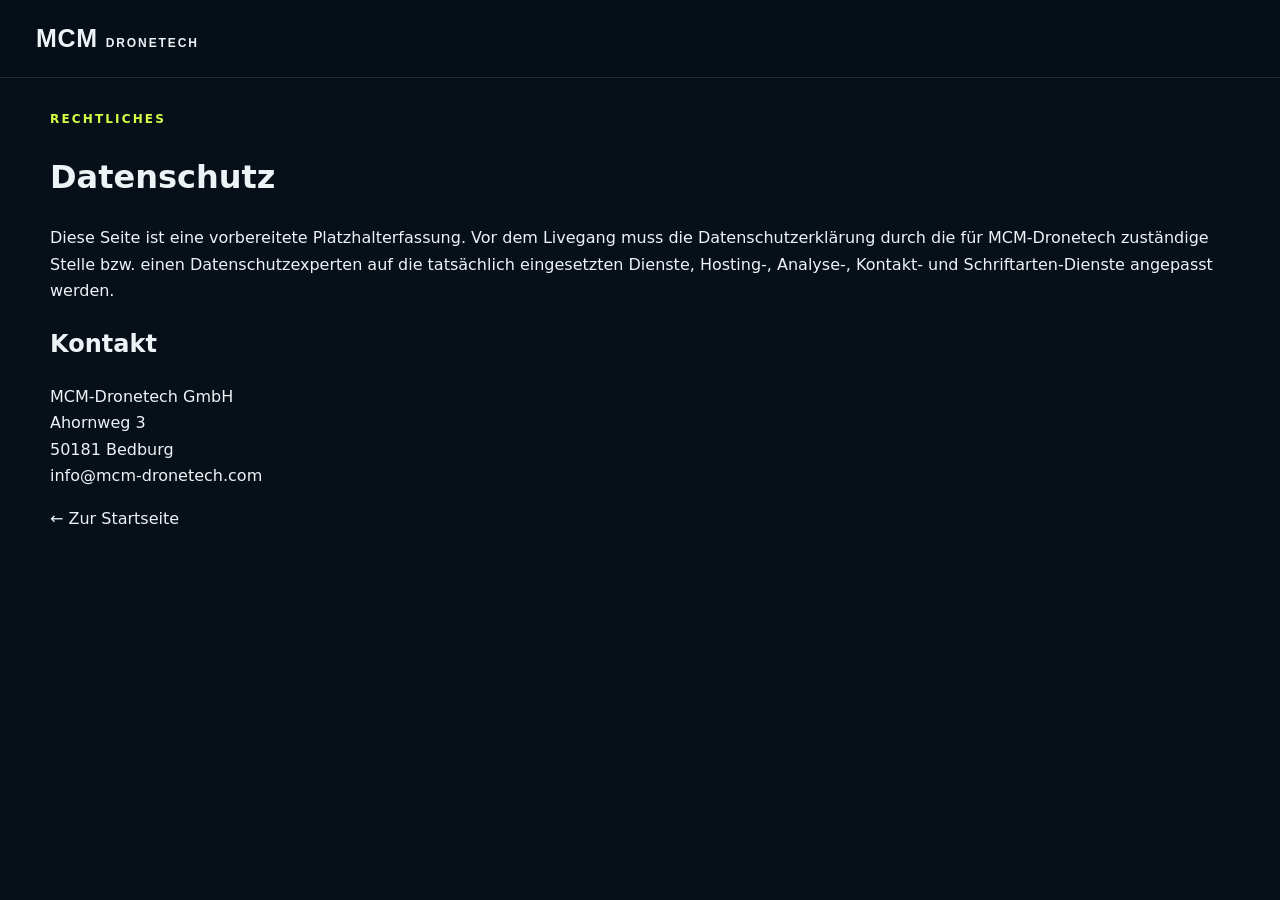
==== datenschutz.html @ 476f1695 "Add privacy page placeholder" ====
<!doctype html><html lang="de"><head><meta charset="utf-8"><meta name="viewport" content="width=device-width,initial-scale=1"><title>Datenschutz | MCM-Dronetech</title><link rel="stylesheet" href="styles.css"></head><body><header class="site-header"><a class="brand" href="index.html"><span>MCM</span><b>DRONETECH</b></a></header><main class="section container"><div class="section-kicker">Rechtliches</div><h1>Datenschutz</h1><p>Diese Seite ist eine vorbereitete Platzhalterfassung. Vor dem Livegang muss die Datenschutzerklärung durch die für MCM-Dronetech zuständige Stelle bzw. einen Datenschutzexperten auf die tatsächlich eingesetzten Dienste, Hosting-, Analyse-, Kontakt- und Schriftarten-Dienste angepasst werden.</p><h2>Kontakt</h2><p>MCM-Dronetech GmbH<br>Ahornweg 3<br>50181 Bedburg<br><a href="mailto:info@mcm-dronetech.com">info@mcm-dronetech.com</a></p><p><a href="index.html">← Zur Startseite</a></p></main></body></html>
---- styles.css ----
:root{--bg:#071018;--panel:#0d1821;--text:#edf3f6;--muted:#aab8c0;--line:rgba(255,255,255,.12);--accent:#d8ff45;--max:1180px}*{box-sizing:border-box}html{scroll-behavior:smooth}body{margin:0;background:var(--bg);color:var(--text);font-family:Inter,system-ui,sans-serif;line-height:1.65}a{color:inherit;text-decoration:none}.container{width:min(var(--max),calc(100% - 48px));margin:auto}.site-header{position:fixed;z-index:20;top:0;left:0;right:0;display:flex;align-items:center;justify-content:space-between;padding:18px 36px;background:rgba(7,16,24,.78);backdrop-filter:blur(18px);border-bottom:1px solid var(--line)}.brand{display:flex;align-items:baseline;gap:8px;font-family:"Space Grotesk",sans-serif;letter-spacing:.04em}.brand span{font-size:25px;font-weight:700}.brand b{font-size:12px;letter-spacing:.16em}.nav{display:flex;gap:26px;align-items:center;font-size:14px;font-weight:600}.nav a{opacity:.8}.nav a:hover{opacity:1}.nav-cta{padding:10px 16px;border:1px solid var(--accent);color:var(--accent);opacity:1!important}.menu-toggle{display:none;background:none;color:white;border:0;font-size:24px}.hero{min-height:92vh;position:relative;display:flex;align-items:center;overflow:hidden}.hero-media{position:absolute;inset:0;background-image:url('https://fotos-pur.de/img/MCM-SDIM1004.webp');background-size:cover;background-position:center}.hero-overlay{position:absolute;inset:0;background:linear-gradient(90deg,rgba(4,10,15,.92),rgba(4,10,15,.58) 55%,rgba(4,10,15,.18)),linear-gradient(0deg,var(--bg),transparent 40%)}.hero-content{position:relative;padding-top:100px}.eyebrow,.section-kicker{color:var(--accent);font-size:12px;text-transform:uppercase;letter-spacing:.18em;font-weight:700}.hero h1{font-family:"Space Grotesk",sans-serif;font-size:clamp(54px,8vw,104px);line-height:.94;letter-spacing:-.055em;max-width:900px;margin:22px 0}.hero h1 em{font-style:normal;color:var(--accent)}.hero-copy{font-size:clamp(18px,2vw,23px);max-width:680px;color:#d2dde2}.hero-actions{display:flex;gap:12px;margin-top:34px}.button{display:inline-block;padding:14px 20px;font-weight:700;border:1px solid var(--line)}.button-primary{background:var(--accent);color:#071018;border-color:var(--accent)}.button-ghost{background:rgba(255,255,255,.04)}.hero-stat{position:absolute;right:5%;bottom:42px;display:flex;gap:12px;align-items:center;color:var(--muted);font-size:12px}.hero-stat strong{font-family:"Space Grotesk";font-size:36px;color:white}.section{padding:110px 0}.intro-grid,.feature,.project,.contact-grid,.case-grid{display:grid;grid-template-columns:1fr 1fr;gap:80px}.intro h2,.section-head h2,.feature h2,.project h2,.industries h2,.references h2,.contact h2,.case-study h2{font-family:"Space Grotesk";font-size:clamp(36px,5vw,62px);line-height:1.04;letter-spacing:-.04em;margin:14px 0 0}.lead{font-size:21px;color:#d6e0e5}.solutions{background:#0a141d}.section-head{display:flex;justify-content:space-between;gap:50px;align-items:end;margin-bottom:45px}.section-head>p{max-width:460px;color:var(--muted)}.cards{display:grid;grid-template-columns:repeat(2,1fr);gap:18px}.card{background:var(--panel);border:1px solid var(--line);overflow:hidden}.card img{display:block;width:100%;height:260px;object-fit:cover}.card>div{padding:27px}.card span{color:var(--accent);font-size:12px;font-weight:700}.card h3{font-family:"Space Grotesk";font-size:30px;margin:8px 0}.card p{color:var(--muted);min-height:80px}.card a,.text-link{color:var(--accent);font-weight:700}.feature{align-items:center}.feature-image img,.project-media img{width:100%;height:100%;max-height:620px;object-fit:cover}.tech-list{list-style:none;padding:0;margin-top:30px}.tech-list li{display:grid;grid-template-columns:160px 1fr;padding:15px 0;border-top:1px solid var(--line);gap:15px}.tech-list span{color:var(--muted)}.industries{background:#eaf1f3;color:#071018}.industries .section-kicker{color:#445400}.industry-grid{display:grid;grid-template-columns:repeat(3,1fr);margin-top:45px}.industry-grid div{padding:27px 18px;border-top:1px solid rgba(7,16,24,.18)}.industry-grid b,.industry-grid span{display:block}.industry-grid b{font-family:"Space Grotesk";font-size:25px}.industry-grid span{color:#52616a;font-size:14px;margin-top:7px}.project{align-items:center}.project-copy p{color:var(--muted)}.case-study{background:#101d27}.process{display:flex;flex-direction:column}.process div{display:flex;gap:25px;align-items:center;padding:20px;border-bottom:1px solid var(--line)}.process strong{color:var(--accent);font-family:"Space Grotesk"}.references h2{max-width:850px}.logos{display:flex;flex-wrap:wrap;gap:10px;margin-top:45px}.logos span{padding:13px 17px;border:1px solid var(--line);color:#c3ced3;font-weight:600}.small-note{font-size:12px;color:#77878f;margin-top:20px}.contact{background:var(--accent);color:#071018}.contact .section-kicker{color:#425000}.contact-grid{align-items:center}.contact p{color:#344047}.contact-card{background:#071018;color:white;padding:35px}.contact-card p{color:#b9c5ca}.contact-card a:not(.button){text-decoration:underline}.contact-card .button{margin-top:10px}.contact-card .button-primary{color:#071018}.footer-grid{display:grid;grid-template-columns:1fr 1fr 1fr;gap:40px;align-items:center;padding:55px 0}.footer-grid p{color:var(--muted);font-size:13px}.footer-grid>div:last-child{display:flex;justify-content:flex-end;gap:18px;flex-wrap:wrap;font-size:13px;color:var(--muted)}.copyright{padding:20px 0 35px;border-top:1px solid var(--line);font-size:12px;color:#71818a}@media(max-width:850px){.site-header{padding:16px 22px}.menu-toggle{display:block}.nav{display:none;position:absolute;top:70px;left:0;right:0;background:#071018;padding:20px 22px;flex-direction:column;align-items:stretch}.nav.open{display:flex}.nav-cta{text-align:center}.container{width:min(var(--max),calc(100% - 34px))}.hero{min-height:800px}.hero-stat{display:none}.intro-grid,.feature,.project,.contact-grid,.case-grid{grid-template-columns:1fr;gap:35px}.cards{grid-template-columns:1fr}.section-head{display:block}.section-head>p{margin-top:22px}.industry-grid{grid-template-columns:1fr 1fr}.footer-grid{grid-template-columns:1fr}.footer-grid>div:last-child{justify-content:flex-start}.section{padding:80px 0}.card img{height:220px}}@media(max-width:520px){.industry-grid{grid-template-columns:1fr}.hero h1{font-size:54px}.hero-copy{font-size:17px}.hero-actions{flex-direction:column;align-items:flex-start}.tech-list li{grid-template-columns:1fr}.site-header .brand b{display:none}}
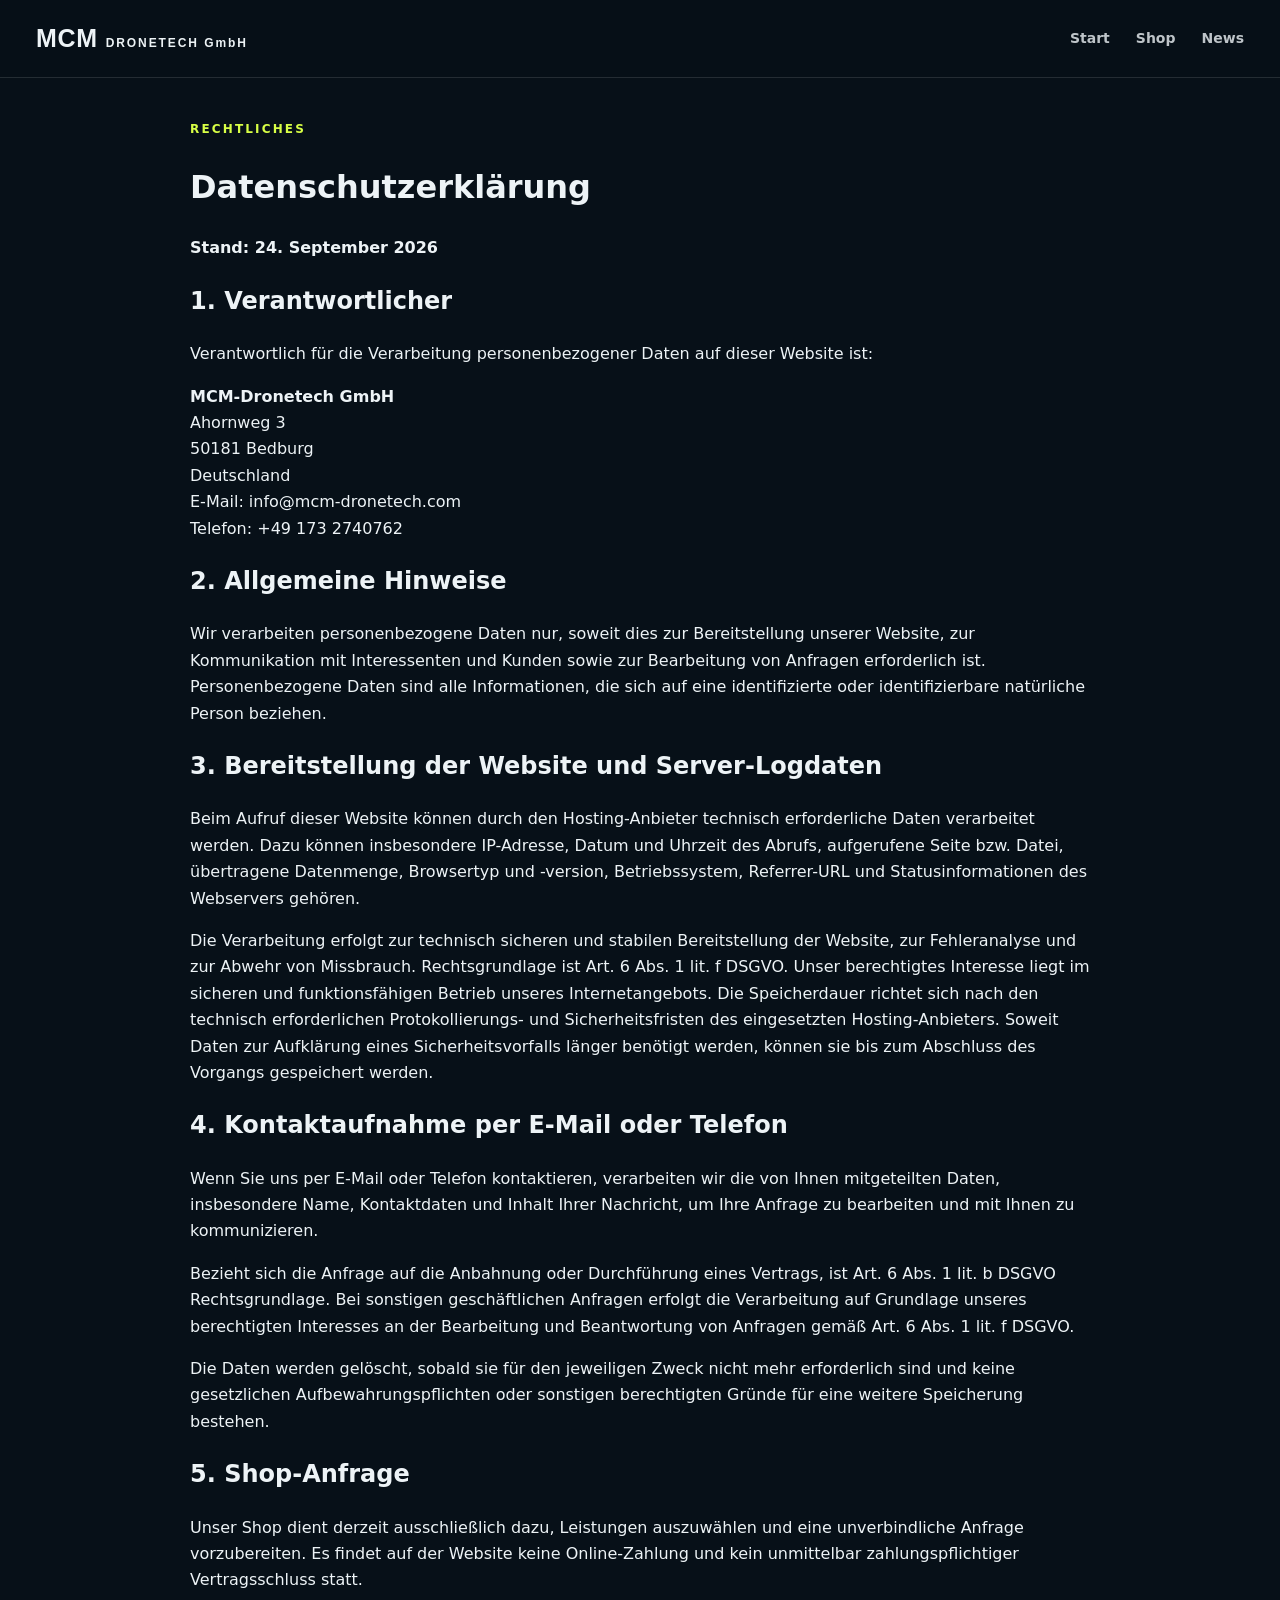
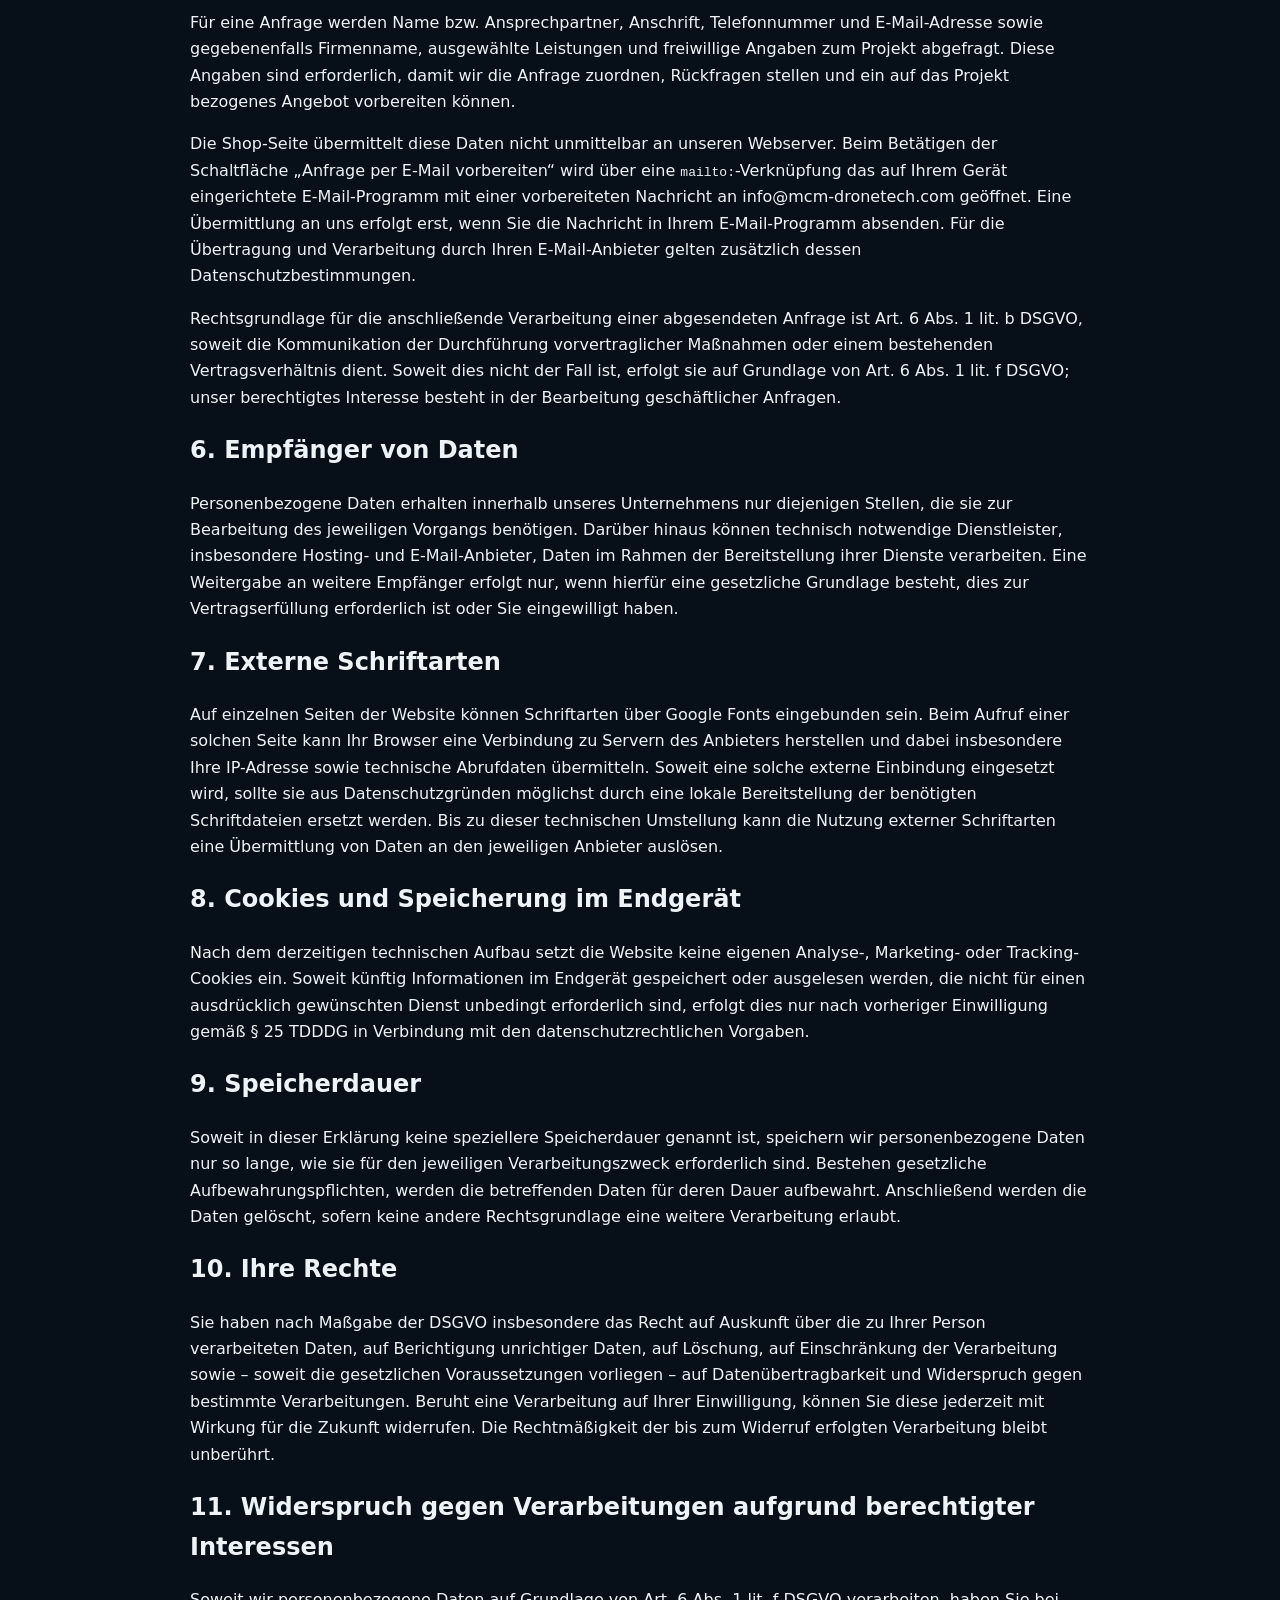
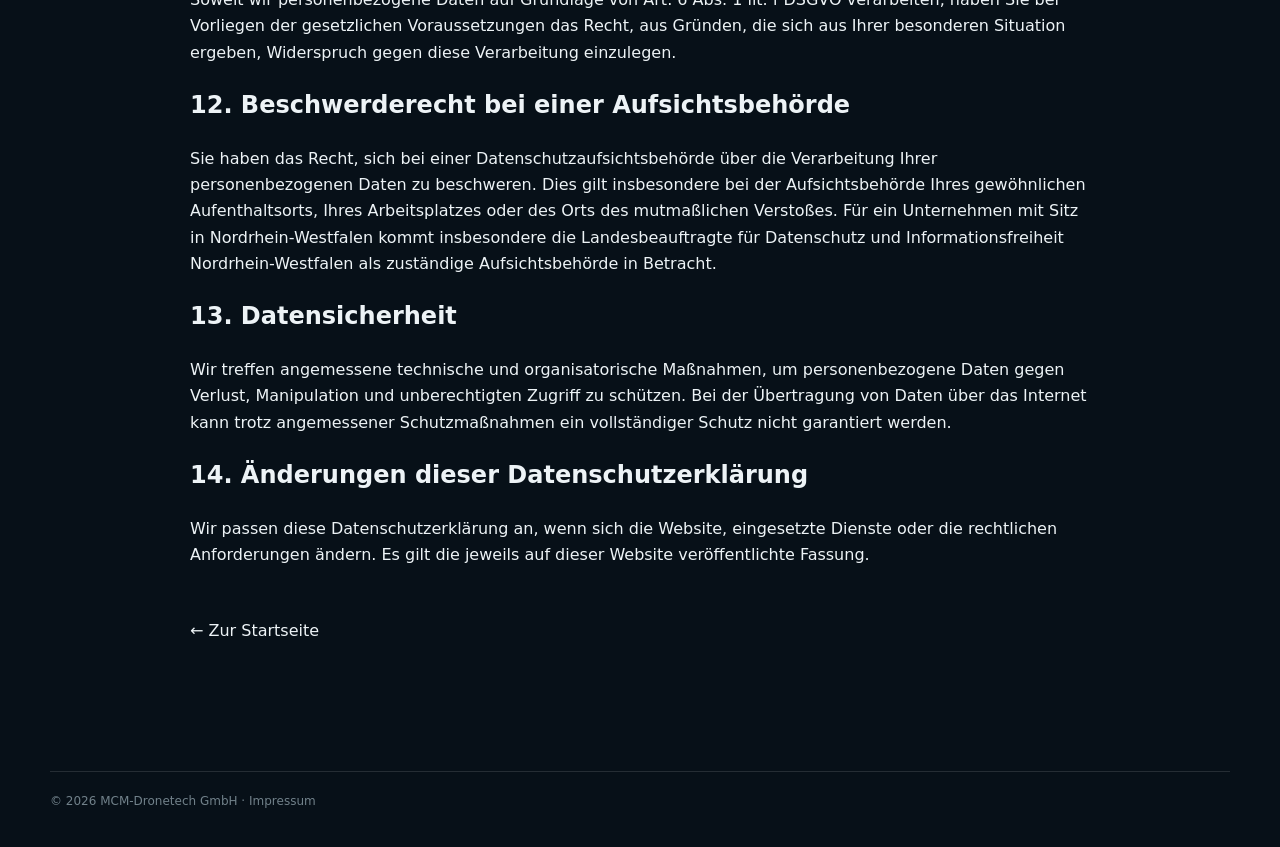
==== commit c73b5fc7: "Update privacy policy for website and shop enquiry flow" ====
--- a/datenschutz.html
+++ b/datenschutz.html
@@ -1 +1,21 @@
-<!doctype html><html lang="de"><head><meta charset="utf-8"><meta name="viewport" content="width=device-width,initial-scale=1"><title>Datenschutz | MCM-Dronetech</title><link rel="stylesheet" href="styles.css"></head><body><header class="site-header"><a class="brand" href="index.html"><span>MCM</span><b>DRONETECH</b></a></header><main class="section container"><div class="section-kicker">Rechtliches</div><h1>Datenschutz</h1><p>Diese Seite ist eine vorbereitete Platzhalterfassung. Vor dem Livegang muss die Datenschutzerklärung durch die für MCM-Dronetech zuständige Stelle bzw. einen Datenschutzexperten auf die tatsächlich eingesetzten Dienste, Hosting-, Analyse-, Kontakt- und Schriftarten-Dienste angepasst werden.</p><h2>Kontakt</h2><p>MCM-Dronetech GmbH<br>Ahornweg 3<br>50181 Bedburg<br><a href="mailto:info@mcm-dronetech.com">info@mcm-dronetech.com</a></p><p><a href="index.html">← Zur Startseite</a></p></main></body></html>+<!doctype html><html lang="de"><head><meta charset="utf-8"><meta name="viewport" content="width=device-width,initial-scale=1"><title>Datenschutz | MCM-Dronetech</title><meta name="description" content="Datenschutzerklärung der MCM-Dronetech GmbH."><link rel="stylesheet" href="styles.css"></head><body>
+<header class="site-header"><a class="brand" href="index.html"><span>MCM</span><b>DRONETECH GmbH</b></a><nav class="nav"><a href="index.html">Start</a><a href="shop.html">Shop</a><a href="news.html">News</a></nav></header>
+<main class="section container legal-page" style="padding-top:120px;max-width:900px">
+<div class="section-kicker">Rechtliches</div><h1>Datenschutzerklärung</h1>
+<p><strong>Stand: 24. September 2026</strong></p>
+<h2>1. Verantwortlicher</h2><p>Verantwortlich für die Verarbeitung personenbezogener Daten auf dieser Website ist:</p><p><strong>MCM-Dronetech GmbH</strong><br>Ahornweg 3<br>50181 Bedburg<br>Deutschland<br>E-Mail: <a href="mailto:info@mcm-dronetech.com">info@mcm-dronetech.com</a><br>Telefon: +49 173 2740762</p>
+<h2>2. Allgemeine Hinweise</h2><p>Wir verarbeiten personenbezogene Daten nur, soweit dies zur Bereitstellung unserer Website, zur Kommunikation mit Interessenten und Kunden sowie zur Bearbeitung von Anfragen erforderlich ist. Personenbezogene Daten sind alle Informationen, die sich auf eine identifizierte oder identifizierbare natürliche Person beziehen.</p>
+<h2>3. Bereitstellung der Website und Server-Logdaten</h2><p>Beim Aufruf dieser Website können durch den Hosting-Anbieter technisch erforderliche Daten verarbeitet werden. Dazu können insbesondere IP-Adresse, Datum und Uhrzeit des Abrufs, aufgerufene Seite bzw. Datei, übertragene Datenmenge, Browsertyp und -version, Betriebssystem, Referrer-URL und Statusinformationen des Webservers gehören.</p><p>Die Verarbeitung erfolgt zur technisch sicheren und stabilen Bereitstellung der Website, zur Fehleranalyse und zur Abwehr von Missbrauch. Rechtsgrundlage ist Art. 6 Abs. 1 lit. f DSGVO. Unser berechtigtes Interesse liegt im sicheren und funktionsfähigen Betrieb unseres Internetangebots. Die Speicherdauer richtet sich nach den technisch erforderlichen Protokollierungs- und Sicherheitsfristen des eingesetzten Hosting-Anbieters. Soweit Daten zur Aufklärung eines Sicherheitsvorfalls länger benötigt werden, können sie bis zum Abschluss des Vorgangs gespeichert werden.</p>
+<h2>4. Kontaktaufnahme per E-Mail oder Telefon</h2><p>Wenn Sie uns per E-Mail oder Telefon kontaktieren, verarbeiten wir die von Ihnen mitgeteilten Daten, insbesondere Name, Kontaktdaten und Inhalt Ihrer Nachricht, um Ihre Anfrage zu bearbeiten und mit Ihnen zu kommunizieren.</p><p>Bezieht sich die Anfrage auf die Anbahnung oder Durchführung eines Vertrags, ist Art. 6 Abs. 1 lit. b DSGVO Rechtsgrundlage. Bei sonstigen geschäftlichen Anfragen erfolgt die Verarbeitung auf Grundlage unseres berechtigten Interesses an der Bearbeitung und Beantwortung von Anfragen gemäß Art. 6 Abs. 1 lit. f DSGVO.</p><p>Die Daten werden gelöscht, sobald sie für den jeweiligen Zweck nicht mehr erforderlich sind und keine gesetzlichen Aufbewahrungspflichten oder sonstigen berechtigten Gründe für eine weitere Speicherung bestehen.</p>
+<h2>5. Shop-Anfrage</h2><p>Unser Shop dient derzeit ausschließlich dazu, Leistungen auszuwählen und eine unverbindliche Anfrage vorzubereiten. Es findet auf der Website keine Online-Zahlung und kein unmittelbar zahlungspflichtiger Vertragsschluss statt.</p><p>Für eine Anfrage werden Name bzw. Ansprechpartner, Anschrift, Telefonnummer und E-Mail-Adresse sowie gegebenenfalls Firmenname, ausgewählte Leistungen und freiwillige Angaben zum Projekt abgefragt. Diese Angaben sind erforderlich, damit wir die Anfrage zuordnen, Rückfragen stellen und ein auf das Projekt bezogenes Angebot vorbereiten können.</p><p>Die Shop-Seite übermittelt diese Daten nicht unmittelbar an unseren Webserver. Beim Betätigen der Schaltfläche „Anfrage per E-Mail vorbereiten“ wird über eine <code>mailto:</code>-Verknüpfung das auf Ihrem Gerät eingerichtete E-Mail-Programm mit einer vorbereiteten Nachricht an info@mcm-dronetech.com geöffnet. Eine Übermittlung an uns erfolgt erst, wenn Sie die Nachricht in Ihrem E-Mail-Programm absenden. Für die Übertragung und Verarbeitung durch Ihren E-Mail-Anbieter gelten zusätzlich dessen Datenschutzbestimmungen.</p><p>Rechtsgrundlage für die anschließende Verarbeitung einer abgesendeten Anfrage ist Art. 6 Abs. 1 lit. b DSGVO, soweit die Kommunikation der Durchführung vorvertraglicher Maßnahmen oder einem bestehenden Vertragsverhältnis dient. Soweit dies nicht der Fall ist, erfolgt sie auf Grundlage von Art. 6 Abs. 1 lit. f DSGVO; unser berechtigtes Interesse besteht in der Bearbeitung geschäftlicher Anfragen.</p>
+<h2>6. Empfänger von Daten</h2><p>Personenbezogene Daten erhalten innerhalb unseres Unternehmens nur diejenigen Stellen, die sie zur Bearbeitung des jeweiligen Vorgangs benötigen. Darüber hinaus können technisch notwendige Dienstleister, insbesondere Hosting- und E-Mail-Anbieter, Daten im Rahmen der Bereitstellung ihrer Dienste verarbeiten. Eine Weitergabe an weitere Empfänger erfolgt nur, wenn hierfür eine gesetzliche Grundlage besteht, dies zur Vertragserfüllung erforderlich ist oder Sie eingewilligt haben.</p>
+<h2>7. Externe Schriftarten</h2><p>Auf einzelnen Seiten der Website können Schriftarten über Google Fonts eingebunden sein. Beim Aufruf einer solchen Seite kann Ihr Browser eine Verbindung zu Servern des Anbieters herstellen und dabei insbesondere Ihre IP-Adresse sowie technische Abrufdaten übermitteln. Soweit eine solche externe Einbindung eingesetzt wird, sollte sie aus Datenschutzgründen möglichst durch eine lokale Bereitstellung der benötigten Schriftdateien ersetzt werden. Bis zu dieser technischen Umstellung kann die Nutzung externer Schriftarten eine Übermittlung von Daten an den jeweiligen Anbieter auslösen.</p>
+<h2>8. Cookies und Speicherung im Endgerät</h2><p>Nach dem derzeitigen technischen Aufbau setzt die Website keine eigenen Analyse-, Marketing- oder Tracking-Cookies ein. Soweit künftig Informationen im Endgerät gespeichert oder ausgelesen werden, die nicht für einen ausdrücklich gewünschten Dienst unbedingt erforderlich sind, erfolgt dies nur nach vorheriger Einwilligung gemäß § 25 TDDDG in Verbindung mit den datenschutzrechtlichen Vorgaben.</p>
+<h2>9. Speicherdauer</h2><p>Soweit in dieser Erklärung keine speziellere Speicherdauer genannt ist, speichern wir personenbezogene Daten nur so lange, wie sie für den jeweiligen Verarbeitungszweck erforderlich sind. Bestehen gesetzliche Aufbewahrungspflichten, werden die betreffenden Daten für deren Dauer aufbewahrt. Anschließend werden die Daten gelöscht, sofern keine andere Rechtsgrundlage eine weitere Verarbeitung erlaubt.</p>
+<h2>10. Ihre Rechte</h2><p>Sie haben nach Maßgabe der DSGVO insbesondere das Recht auf Auskunft über die zu Ihrer Person verarbeiteten Daten, auf Berichtigung unrichtiger Daten, auf Löschung, auf Einschränkung der Verarbeitung sowie – soweit die gesetzlichen Voraussetzungen vorliegen – auf Datenübertragbarkeit und Widerspruch gegen bestimmte Verarbeitungen. Beruht eine Verarbeitung auf Ihrer Einwilligung, können Sie diese jederzeit mit Wirkung für die Zukunft widerrufen. Die Rechtmäßigkeit der bis zum Widerruf erfolgten Verarbeitung bleibt unberührt.</p>
+<h2>11. Widerspruch gegen Verarbeitungen aufgrund berechtigter Interessen</h2><p>Soweit wir personenbezogene Daten auf Grundlage von Art. 6 Abs. 1 lit. f DSGVO verarbeiten, haben Sie bei Vorliegen der gesetzlichen Voraussetzungen das Recht, aus Gründen, die sich aus Ihrer besonderen Situation ergeben, Widerspruch gegen diese Verarbeitung einzulegen.</p>
+<h2>12. Beschwerderecht bei einer Aufsichtsbehörde</h2><p>Sie haben das Recht, sich bei einer Datenschutzaufsichtsbehörde über die Verarbeitung Ihrer personenbezogenen Daten zu beschweren. Dies gilt insbesondere bei der Aufsichtsbehörde Ihres gewöhnlichen Aufenthaltsorts, Ihres Arbeitsplatzes oder des Orts des mutmaßlichen Verstoßes. Für ein Unternehmen mit Sitz in Nordrhein-Westfalen kommt insbesondere die Landesbeauftragte für Datenschutz und Informationsfreiheit Nordrhein-Westfalen als zuständige Aufsichtsbehörde in Betracht.</p>
+<h2>13. Datensicherheit</h2><p>Wir treffen angemessene technische und organisatorische Maßnahmen, um personenbezogene Daten gegen Verlust, Manipulation und unberechtigten Zugriff zu schützen. Bei der Übertragung von Daten über das Internet kann trotz angemessener Schutzmaßnahmen ein vollständiger Schutz nicht garantiert werden.</p>
+<h2>14. Änderungen dieser Datenschutzerklärung</h2><p>Wir passen diese Datenschutzerklärung an, wenn sich die Website, eingesetzte Dienste oder die rechtlichen Anforderungen ändern. Es gilt die jeweils auf dieser Website veröffentlichte Fassung.</p>
+<p style="margin-top:50px"><a href="index.html">← Zur Startseite</a></p></main>
+<footer><div class="container copyright">© 2026 MCM-Dronetech GmbH · <a href="impressum.html">Impressum</a></div></footer></body></html>
--- a/styles.css
+++ b/styles.css
@@ -1 +1,5 @@
-:root{--bg:#071018;--panel:#0d1821;--text:#edf3f6;--muted:#aab8c0;--line:rgba(255,255,255,.12);--accent:#d8ff45;--max:1180px}*{box-sizing:border-box}html{scroll-behavior:smooth}body{margin:0;background:var(--bg);color:var(--text);font-family:Inter,system-ui,sans-serif;line-height:1.65}a{color:inherit;text-decoration:none}.container{width:min(var(--max),calc(100% - 48px));margin:auto}.site-header{position:fixed;z-index:20;top:0;left:0;right:0;display:flex;align-items:center;justify-content:space-between;padding:18px 36px;background:rgba(7,16,24,.78);backdrop-filter:blur(18px);border-bottom:1px solid var(--line)}.brand{display:flex;align-items:baseline;gap:8px;font-family:"Space Grotesk",sans-serif;letter-spacing:.04em}.brand span{font-size:25px;font-weight:700}.brand b{font-size:12px;letter-spacing:.16em}.nav{display:flex;gap:26px;align-items:center;font-size:14px;font-weight:600}.nav a{opacity:.8}.nav a:hover{opacity:1}.nav-cta{padding:10px 16px;border:1px solid var(--accent);color:var(--accent);opacity:1!important}.menu-toggle{display:none;background:none;color:white;border:0;font-size:24px}.hero{min-height:92vh;position:relative;display:flex;align-items:center;overflow:hidden}.hero-media{position:absolute;inset:0;background-image:url('https://fotos-pur.de/img/MCM-SDIM1004.webp');background-size:cover;background-position:center}.hero-overlay{position:absolute;inset:0;background:linear-gradient(90deg,rgba(4,10,15,.92),rgba(4,10,15,.58) 55%,rgba(4,10,15,.18)),linear-gradient(0deg,var(--bg),transparent 40%)}.hero-content{position:relative;padding-top:100px}.eyebrow,.section-kicker{color:var(--accent);font-size:12px;text-transform:uppercase;letter-spacing:.18em;font-weight:700}.hero h1{font-family:"Space Grotesk",sans-serif;font-size:clamp(54px,8vw,104px);line-height:.94;letter-spacing:-.055em;max-width:900px;margin:22px 0}.hero h1 em{font-style:normal;color:var(--accent)}.hero-copy{font-size:clamp(18px,2vw,23px);max-width:680px;color:#d2dde2}.hero-actions{display:flex;gap:12px;margin-top:34px}.button{display:inline-block;padding:14px 20px;font-weight:700;border:1px solid var(--line)}.button-primary{background:var(--accent);color:#071018;border-color:var(--accent)}.button-ghost{background:rgba(255,255,255,.04)}.hero-stat{position:absolute;right:5%;bottom:42px;display:flex;gap:12px;align-items:center;color:var(--muted);font-size:12px}.hero-stat strong{font-family:"Space Grotesk";font-size:36px;color:white}.section{padding:110px 0}.intro-grid,.feature,.project,.contact-grid,.case-grid{display:grid;grid-template-columns:1fr 1fr;gap:80px}.intro h2,.section-head h2,.feature h2,.project h2,.industries h2,.references h2,.contact h2,.case-study h2{font-family:"Space Grotesk";font-size:clamp(36px,5vw,62px);line-height:1.04;letter-spacing:-.04em;margin:14px 0 0}.lead{font-size:21px;color:#d6e0e5}.solutions{background:#0a141d}.section-head{display:flex;justify-content:space-between;gap:50px;align-items:end;margin-bottom:45px}.section-head>p{max-width:460px;color:var(--muted)}.cards{display:grid;grid-template-columns:repeat(2,1fr);gap:18px}.card{background:var(--panel);border:1px solid var(--line);overflow:hidden}.card img{display:block;width:100%;height:260px;object-fit:cover}.card>div{padding:27px}.card span{color:var(--accent);font-size:12px;font-weight:700}.card h3{font-family:"Space Grotesk";font-size:30px;margin:8px 0}.card p{color:var(--muted);min-height:80px}.card a,.text-link{color:var(--accent);font-weight:700}.feature{align-items:center}.feature-image img,.project-media img{width:100%;height:100%;max-height:620px;object-fit:cover}.tech-list{list-style:none;padding:0;margin-top:30px}.tech-list li{display:grid;grid-template-columns:160px 1fr;padding:15px 0;border-top:1px solid var(--line);gap:15px}.tech-list span{color:var(--muted)}.industries{background:#eaf1f3;color:#071018}.industries .section-kicker{color:#445400}.industry-grid{display:grid;grid-template-columns:repeat(3,1fr);margin-top:45px}.industry-grid div{padding:27px 18px;border-top:1px solid rgba(7,16,24,.18)}.industry-grid b,.industry-grid span{display:block}.industry-grid b{font-family:"Space Grotesk";font-size:25px}.industry-grid span{color:#52616a;font-size:14px;margin-top:7px}.project{align-items:center}.project-copy p{color:var(--muted)}.case-study{background:#101d27}.process{display:flex;flex-direction:column}.process div{display:flex;gap:25px;align-items:center;padding:20px;border-bottom:1px solid var(--line)}.process strong{color:var(--accent);font-family:"Space Grotesk"}.references h2{max-width:850px}.logos{display:flex;flex-wrap:wrap;gap:10px;margin-top:45px}.logos span{padding:13px 17px;border:1px solid var(--line);color:#c3ced3;font-weight:600}.small-note{font-size:12px;color:#77878f;margin-top:20px}.contact{background:var(--accent);color:#071018}.contact .section-kicker{color:#425000}.contact-grid{align-items:center}.contact p{color:#344047}.contact-card{background:#071018;color:white;padding:35px}.contact-card p{color:#b9c5ca}.contact-card a:not(.button){text-decoration:underline}.contact-card .button{margin-top:10px}.contact-card .button-primary{color:#071018}.footer-grid{display:grid;grid-template-columns:1fr 1fr 1fr;gap:40px;align-items:center;padding:55px 0}.footer-grid p{color:var(--muted);font-size:13px}.footer-grid>div:last-child{display:flex;justify-content:flex-end;gap:18px;flex-wrap:wrap;font-size:13px;color:var(--muted)}.copyright{padding:20px 0 35px;border-top:1px solid var(--line);font-size:12px;color:#71818a}@media(max-width:850px){.site-header{padding:16px 22px}.menu-toggle{display:block}.nav{display:none;position:absolute;top:70px;left:0;right:0;background:#071018;padding:20px 22px;flex-direction:column;align-items:stretch}.nav.open{display:flex}.nav-cta{text-align:center}.container{width:min(var(--max),calc(100% - 34px))}.hero{min-height:800px}.hero-stat{display:none}.intro-grid,.feature,.project,.contact-grid,.case-grid{grid-template-columns:1fr;gap:35px}.cards{grid-template-columns:1fr}.section-head{display:block}.section-head>p{margin-top:22px}.industry-grid{grid-template-columns:1fr 1fr}.footer-grid{grid-template-columns:1fr}.footer-grid>div:last-child{justify-content:flex-start}.section{padding:80px 0}.card img{height:220px}}@media(max-width:520px){.industry-grid{grid-template-columns:1fr}.hero h1{font-size:54px}.hero-copy{font-size:17px}.hero-actions{flex-direction:column;align-items:flex-start}.tech-list li{grid-template-columns:1fr}.site-header .brand b{display:none}}+:root{--bg:#071018;--panel:#0d1821;--text:#edf3f6;--muted:#aab8c0;--line:rgba(255,255,255,.12);--accent:#d8ff45;--max:1180px}*{box-sizing:border-box}html{scroll-behavior:smooth;scroll-padding-top:88px}body{margin:0;background:var(--bg);color:var(--text);font-family:Inter,system-ui,sans-serif;line-height:1.65}a{color:inherit;text-decoration:none}a:focus-visible,button:focus-visible{outline:2px solid var(--accent);outline-offset:4px}.container{width:min(var(--max),calc(100% - 48px));margin:auto}.site-header{position:fixed;z-index:20;top:0;left:0;right:0;display:flex;align-items:center;justify-content:space-between;padding:18px 36px;background:rgba(7,16,24,.78);backdrop-filter:blur(18px);border-bottom:1px solid var(--line)}.brand{display:flex;align-items:baseline;gap:8px;font-family:"Space Grotesk",sans-serif;letter-spacing:.04em}.brand span{font-size:25px;font-weight:700}.brand b{font-size:12px;letter-spacing:.16em}.nav{display:flex;gap:26px;align-items:center;font-size:14px;font-weight:600}.nav a{opacity:.8;transition:opacity .2s ease}.nav a:hover{opacity:1}.nav-cta{padding:10px 16px;border:1px solid var(--accent);color:var(--accent);opacity:1!important}.language-switch{display:flex;align-items:center;gap:7px;margin-left:2px;padding-left:4px;border-left:1px solid var(--line);font-size:12px;letter-spacing:.08em}.lang{padding:5px 2px;border:0;background:transparent;color:var(--muted);font:inherit;font-weight:700;cursor:pointer}.lang.active{color:var(--accent)}.menu-toggle{display:none;background:none;color:white;border:0;font-size:24px;cursor:pointer}.hero{min-height:92vh;position:relative;display:flex;align-items:center;overflow:hidden}.hero-media{position:absolute;inset:0;background-image:url('assets/images/MCM-FHR1.webp');background-size:cover;background-position:center}.hero-overlay{position:absolute;inset:0;background:linear-gradient(90deg,rgba(4,10,15,.92),rgba(4,10,15,.58) 55%,rgba(4,10,15,.18)),linear-gradient(0deg,var(--bg),transparent 40%)}.hero-content{position:relative;padding-top:100px}.eyebrow,.section-kicker{color:var(--accent);font-size:12px;text-transform:uppercase;letter-spacing:.18em;font-weight:700}.hero h1{font-family:"Space Grotesk",sans-serif;font-size:clamp(54px,8vw,104px);line-height:.94;letter-spacing:-.055em;max-width:900px;margin:22px 0}.hero h1 em{font-style:normal;color:var(--accent)}.hero-copy{font-size:clamp(18px,2vw,23px);max-width:680px;color:#d2dde2}.hero-actions{display:flex;gap:12px;margin-top:34px}.button{display:inline-block;padding:14px 20px;font-weight:700;border:1px solid var(--line);transition:transform .2s ease,background .2s ease}.button:hover{transform:translateY(-2px)}.button-primary{background:var(--accent);color:#071018;border-color:var(--accent)}.button-ghost{background:rgba(255,255,255,.04)}.hero-stat{position:absolute;right:5%;bottom:42px;display:flex;gap:12px;align-items:center;color:var(--muted);font-size:12px}.hero-stat strong{font-family:"Space Grotesk";font-size:36px;color:white}.section{padding:110px 0}.intro-grid,.feature,.project,.contact-grid,.case-grid{display:grid;grid-template-columns:1fr 1fr;gap:80px}.intro h2,.section-head h2,.feature h2,.project h2,.industries h2,.references h2,.contact h2,.case-study h2{font-family:"Space Grotesk";font-size:clamp(36px,5vw,62px);line-height:1.04;letter-spacing:-.04em;margin:14px 0 0}.lead{font-size:21px;color:#d6e0e5}.solutions{background:#0a141d}.section-head{display:flex;justify-content:space-between;gap:50px;align-items:end;margin-bottom:45px}.section-head>p{max-width:460px;color:var(--muted)}.cards{display:grid;grid-template-columns:repeat(2,1fr);gap:18px}.card{background:var(--panel);border:1px solid var(--line);overflow:hidden;transition:transform .25s ease,border-color .25s ease}.card:hover{transform:translateY(-4px);border-color:rgba(216,255,69,.35)}.card img{display:block;width:100%;height:260px;object-fit:cover;background:#111d26}.card>div{padding:27px}.card span{color:var(--accent);font-size:12px;font-weight:700}.card h3{font-family:"Space Grotesk";font-size:30px;margin:8px 0}.card p{color:var(--muted);min-height:80px}.card a,.text-link{color:var(--accent);font-weight:700}.feature{align-items:center}.feature-image{min-height:420px;background:#0d1821;overflow:hidden}.feature-image img,.project-media img{width:100%;height:100%;max-height:620px;object-fit:cover}.tech-list{list-style:none;padding:0;margin-top:30px}.tech-list li{display:grid;grid-template-columns:160px 1fr;padding:15px 0;border-top:1px solid var(--line);gap:15px}.tech-list span{color:var(--muted)}.industries{background:#eaf1f3;color:#071018}.industries .section-kicker{color:#445400}.industry-grid{display:grid;grid-template-columns:repeat(3,1fr);margin-top:45px}.industry-grid div{padding:27px 18px;border-top:1px solid rgba(7,16,24,.18)}.industry-grid b,.industry-grid span{display:block}.industry-grid b{font-family:"Space Grotesk";font-size:25px}.industry-grid span{color:#52616a;font-size:14px;margin-top:7px}.project{align-items:center}.project-media{min-height:420px;background:#0d1821;overflow:hidden}.project-copy p{color:var(--muted)}.project-references{display:grid;grid-template-columns:repeat(2,minmax(0,1fr));gap:12px;margin-top:28px}.project-ref{padding:18px;background:var(--panel);border:1px solid var(--line);transition:transform .2s ease,border-color .2s ease}.project-ref:hover{transform:translateY(-2px);border-color:rgba(216,255,69,.35)}.project-ref-top{display:flex;justify-content:space-between;gap:12px;align-items:center}.project-ref-top span{color:var(--accent);font-size:10px;text-transform:uppercase;letter-spacing:.12em;font-weight:700}.project-ref-top b{font-family:"Space Grotesk";font-size:22px}.project-ref h3{font-size:15px;line-height:1.3;margin:12px 0 8px}.project-ref p{font-size:13px;line-height:1.5;margin:0 0 13px;color:var(--muted)}.project-ref a{font-size:12px;color:var(--accent);font-weight:700}.case-study{background:#101d27}.process{display:flex;flex-direction:column}.process div{display:flex;gap:25px;align-items:center;padding:20px;border-bottom:1px solid var(--line)}.process strong{color:var(--accent);font-family:"Space Grotesk"}.references h2{max-width:850px}.logos{display:flex;flex-wrap:wrap;gap:10px;margin-top:45px}.logos span{padding:13px 17px;border:1px solid var(--line);color:#c3ced3;font-weight:600}.small-note{font-size:12px;color:#77878f;margin-top:20px}.contact{background:var(--accent);color:#071018}.contact .section-kicker{color:#425000}.contact-grid{align-items:center}.contact p{color:#344047}.contact-card{background:#071018;color:white;padding:35px}.contact-card p{color:#b9c5ca}.contact-card a:not(.button){text-decoration:underline}.contact-card .button{margin-top:10px}.contact-card .button-primary{color:#071018}.footer-grid{display:grid;grid-template-columns:1fr 1fr 1fr;gap:40px;align-items:center;padding:55px 0}.footer-grid p{color:var(--muted);font-size:13px}.footer-grid>div:last-child{display:flex;justify-content:flex-end;gap:18px;flex-wrap:wrap;font-size:13px;color:var(--muted)}.copyright{padding:20px 0 35px;border-top:1px solid var(--line);font-size:12px;color:#71818a}.reveal{opacity:0;transform:translateY(18px);transition:opacity .7s ease,transform .7s ease}.reveal.is-visible{opacity:1;transform:none}@media(prefers-reduced-motion:reduce){html{scroll-behavior:auto}.reveal{opacity:1;transform:none;transition:none}.button,.card,.project-ref{transition:none}}@media(max-width:850px){.site-header{padding:16px 22px}.menu-toggle{display:block}.nav{display:none;position:absolute;top:70px;left:0;right:0;background:#071018;padding:20px 22px;flex-direction:column;align-items:stretch;box-shadow:0 18px 30px rgba(0,0,0,.2)}.nav.open{display:flex}.nav-cta{text-align:center}.language-switch{justify-content:center;margin:4px 0 0;padding:10px 0 0;border-left:0;border-top:1px solid var(--line)}.container{width:min(var(--max),calc(100% - 34px))}.hero{min-height:800px}.hero-stat{display:none}.intro-grid,.feature,.project,.contact-grid,.case-grid{grid-template-columns:1fr;gap:35px}.cards{grid-template-columns:1fr}.section-head{display:block}.section-head>p{margin-top:22px}.industry-grid{grid-template-columns:1fr 1fr}.footer-grid{grid-template-columns:1fr}.footer-grid>div:last-child{justify-content:flex-start}.section{padding:80px 0}.card img{height:220px}.feature-image,.project-media{min-height:300px}.project-references{grid-template-columns:1fr}}@media(max-width:520px){.industry-grid{grid-template-columns:1fr}.hero h1{font-size:54px}.hero-copy{font-size:17px}.hero-actions{flex-direction:column;align-items:flex-start}.tech-list li{grid-template-columns:1fr}.site-header .brand b{display:none}.site-header{padding-left:18px;padding-right:18px}.project-ref-top{align-items:flex-start;flex-direction:column;gap:4px}}
+
+/* Shop & News */
+.subpage-main{padding-top:73px}.subpage-hero{padding:100px 0 80px;background:linear-gradient(135deg,#0a141d,#101d27);border-bottom:1px solid var(--line)}.subpage-hero h1{font-family:"Space Grotesk";font-size:clamp(48px,7vw,84px);line-height:.98;letter-spacing:-.05em;margin:16px 0 24px}.subpage-hero h1 em{font-style:normal;color:var(--accent)}.subpage-hero p:last-child{max-width:760px;font-size:19px;color:#c4d0d6}.shop-section{background:#0a141d}.shop-grid{display:grid;grid-template-columns:repeat(3,1fr);gap:18px}.shop-card{display:flex;flex-direction:column;background:var(--panel);border:1px solid var(--line);overflow:hidden}.product-placeholder,.news-placeholder{min-height:220px;display:flex;flex-direction:column;justify-content:center;align-items:center;text-align:center;padding:24px;background:linear-gradient(135deg,#142531,#09131b);border-bottom:1px solid var(--line)}.product-placeholder span,.news-placeholder span{color:var(--accent);font-size:10px;letter-spacing:.18em;font-weight:800}.product-placeholder b{font-family:"Space Grotesk";font-size:24px;margin-top:8px}.shop-card-body{display:flex;flex:1;flex-direction:column;padding:24px}.product-type{color:var(--accent);font-size:11px;text-transform:uppercase;letter-spacing:.12em;font-weight:700}.shop-card h3{font-family:"Space Grotesk";font-size:27px;margin:8px 0}.shop-card p{color:var(--muted)}.price-note{margin-top:auto;font-size:13px}.shop-card .button{width:100%;margin-top:8px;cursor:pointer}.shop-card .button.selected{background:transparent;color:var(--accent)}.inquiry-section{background:#101d27}.inquiry-grid{display:grid;grid-template-columns:.9fr 1.1fr;gap:70px}.inquiry-grid h2{font-family:"Space Grotesk";font-size:clamp(38px,5vw,60px);line-height:1.05;margin:14px 0}.cart-items{margin-top:28px;border-top:1px solid var(--line)}.cart-line{display:flex;justify-content:space-between;align-items:center;padding:13px 0;border-bottom:1px solid var(--line)}.cart-line button{border:0;background:transparent;color:var(--accent);font-size:25px;cursor:pointer}.empty-cart{color:var(--muted)}.inquiry-form{padding:30px;background:var(--panel);border:1px solid var(--line)}.inquiry-form h3{font-family:"Space Grotesk";font-size:28px;margin-top:0}.inquiry-form label{display:block;margin:14px 0;font-size:13px;font-weight:700}.inquiry-form input,.inquiry-form textarea{display:block;width:100%;margin-top:6px;padding:12px;border:1px solid var(--line);background:#071018;color:var(--text);font:inherit}.form-row{display:grid;grid-template-columns:1fr 1fr;gap:14px}.consent{display:flex!important;align-items:flex-start;gap:9px;font-weight:400!important;color:var(--muted)}.consent input{width:auto;margin:4px 0 0}.consent a{text-decoration:underline}.form-note{font-size:12px;color:var(--muted)}.news-list{display:grid;gap:28px}.news-card{display:grid;grid-template-columns:minmax(280px,.8fr) 1.2fr;border:1px solid var(--line);background:var(--panel);overflow:hidden}.news-placeholder{height:100%;min-height:360px;border-bottom:0;border-right:1px solid var(--line)}.news-content{padding:38px}.news-meta{display:flex;gap:14px;color:var(--accent);font-size:11px;text-transform:uppercase;letter-spacing:.1em;font-weight:700}.news-content h2{font-family:"Space Grotesk";font-size:clamp(30px,4vw,46px);line-height:1.05;margin:14px 0}.news-content p:not(.lead){color:var(--muted)}.nav [aria-current="page"]{color:var(--accent);opacity:1}
+@media(max-width:950px){.shop-grid{grid-template-columns:repeat(2,1fr)}.inquiry-grid{grid-template-columns:1fr}.news-card{grid-template-columns:1fr}.news-placeholder{min-height:260px;border-right:0;border-bottom:1px solid var(--line)}}@media(max-width:600px){.shop-grid{grid-template-columns:1fr}.form-row{grid-template-columns:1fr}.subpage-hero{padding:70px 0 55px}.news-content{padding:24px}}
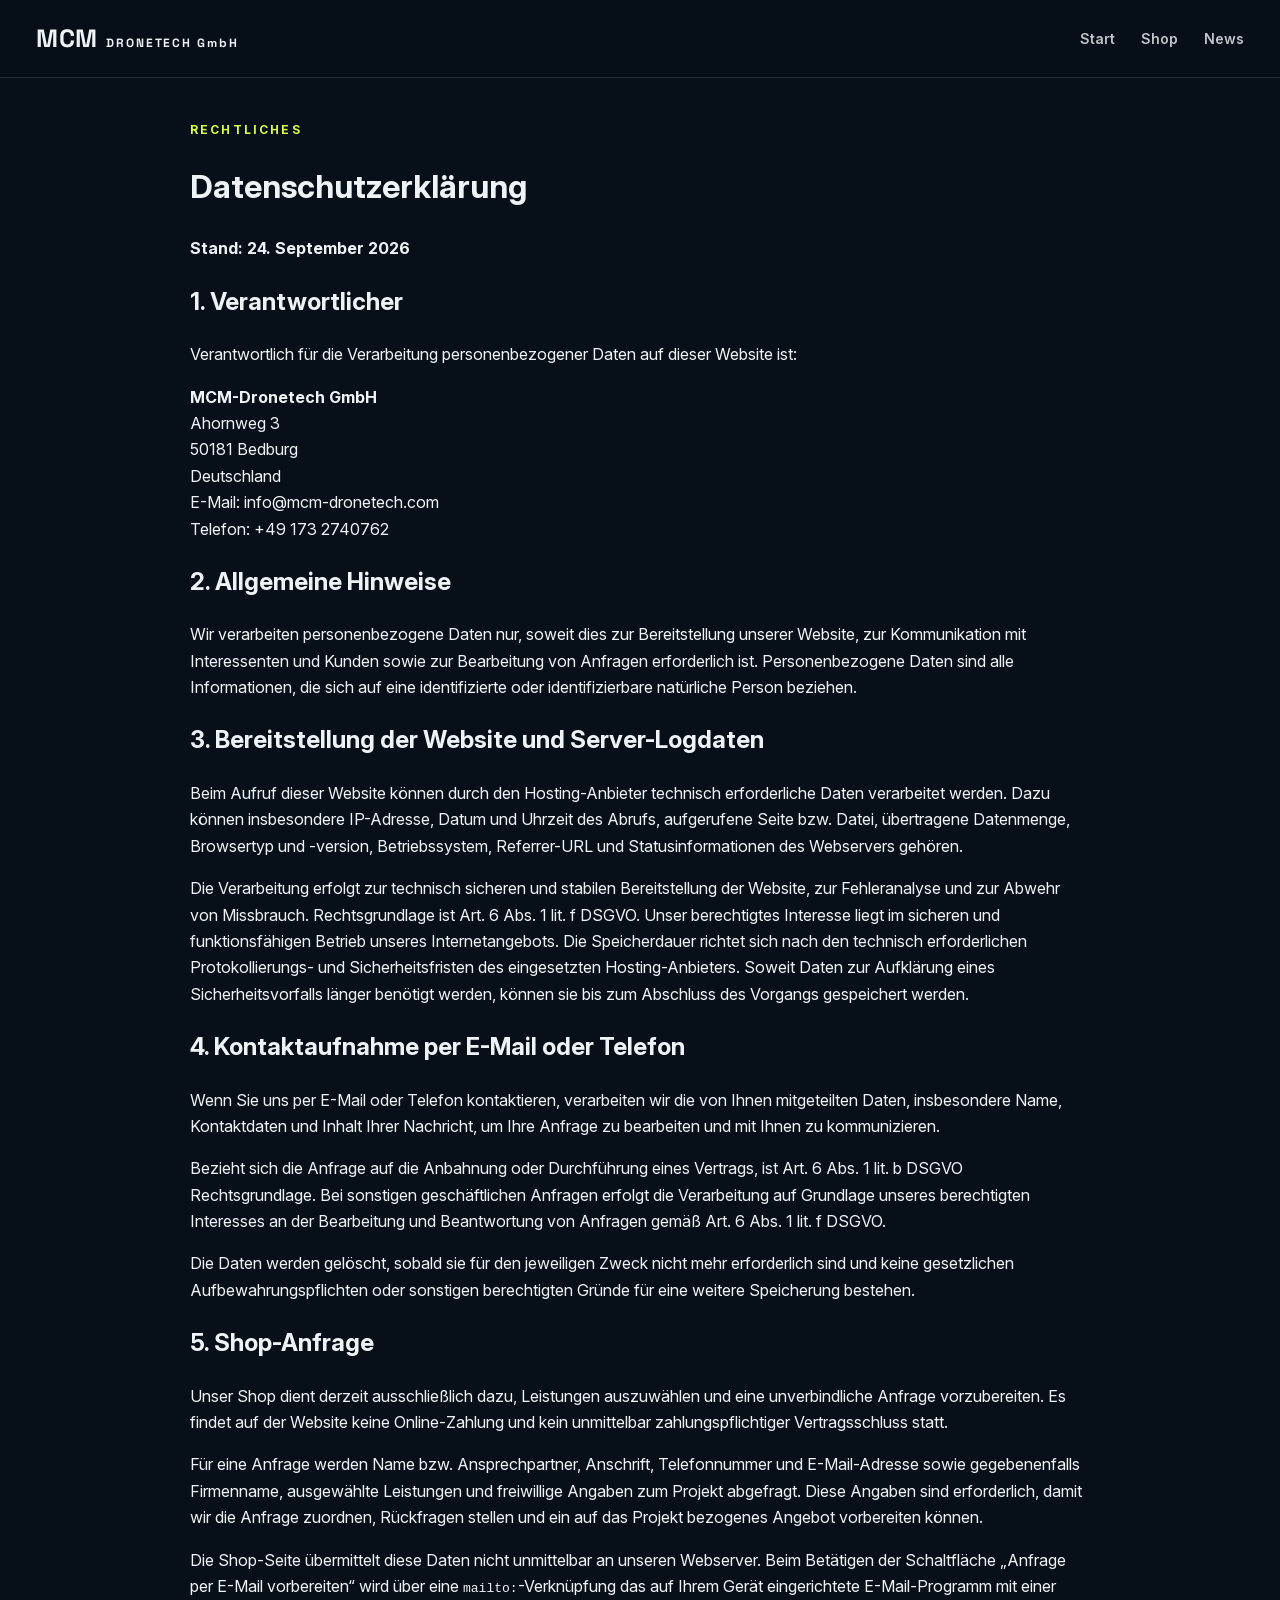
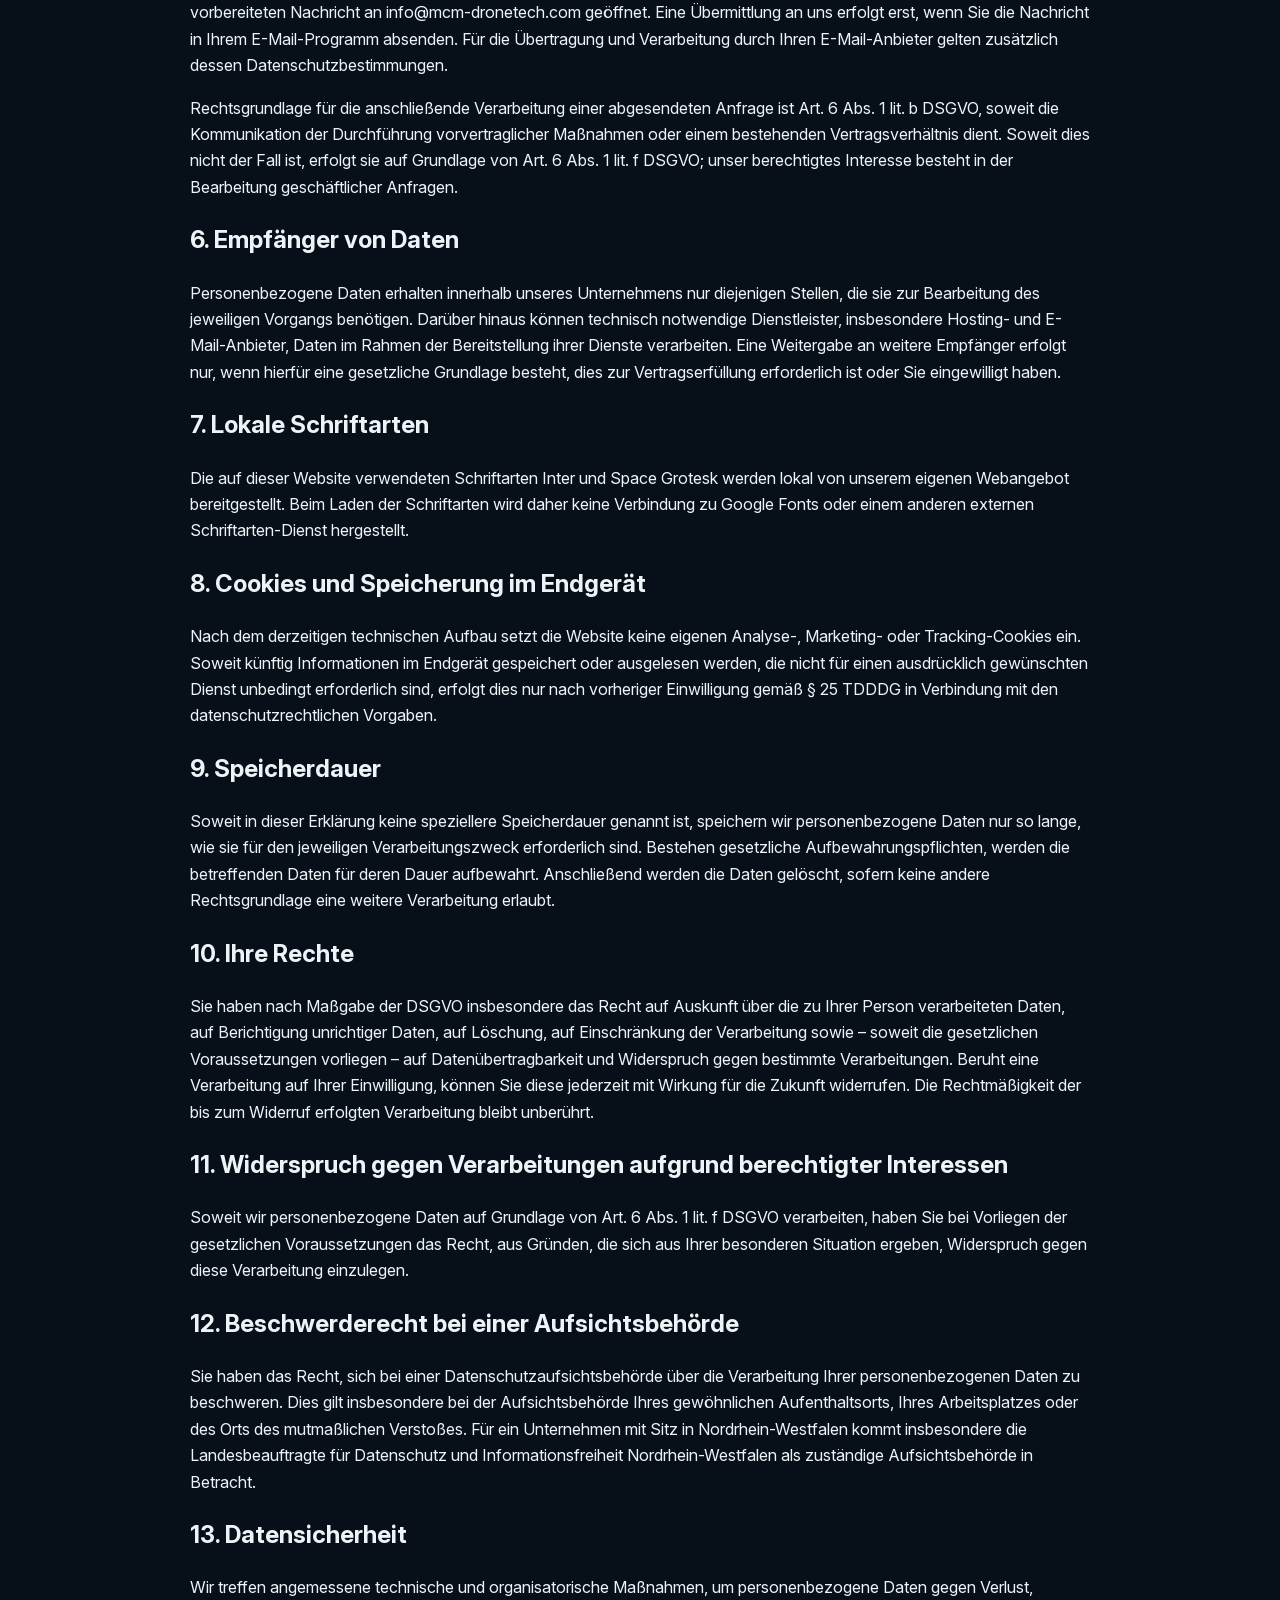
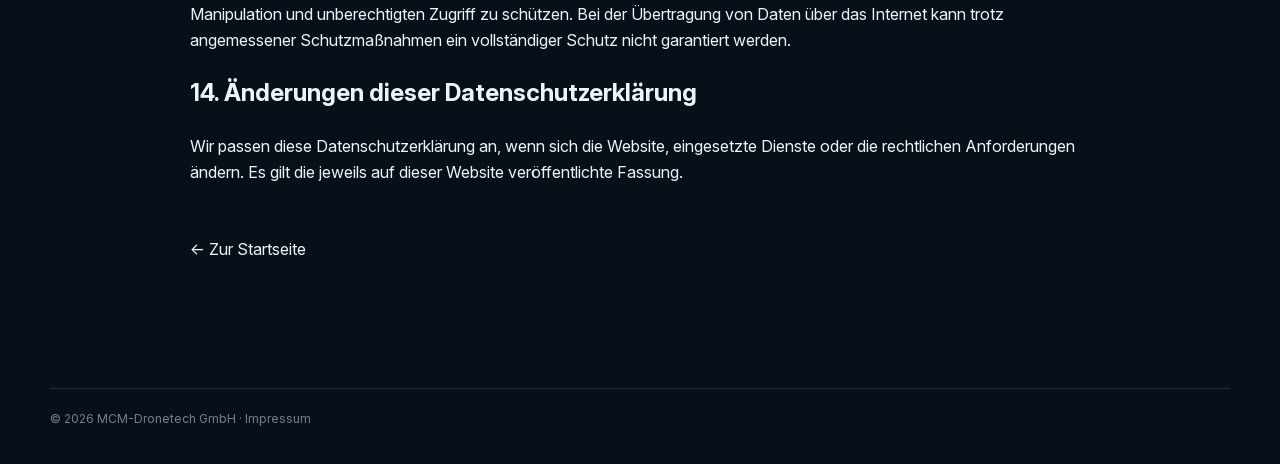
==== commit 32f5c649: "Update privacy policy for locally hosted fonts" ====
--- a/datenschutz.html
+++ b/datenschutz.html
@@ -9,7 +9,7 @@
 <h2>4. Kontaktaufnahme per E-Mail oder Telefon</h2><p>Wenn Sie uns per E-Mail oder Telefon kontaktieren, verarbeiten wir die von Ihnen mitgeteilten Daten, insbesondere Name, Kontaktdaten und Inhalt Ihrer Nachricht, um Ihre Anfrage zu bearbeiten und mit Ihnen zu kommunizieren.</p><p>Bezieht sich die Anfrage auf die Anbahnung oder Durchführung eines Vertrags, ist Art. 6 Abs. 1 lit. b DSGVO Rechtsgrundlage. Bei sonstigen geschäftlichen Anfragen erfolgt die Verarbeitung auf Grundlage unseres berechtigten Interesses an der Bearbeitung und Beantwortung von Anfragen gemäß Art. 6 Abs. 1 lit. f DSGVO.</p><p>Die Daten werden gelöscht, sobald sie für den jeweiligen Zweck nicht mehr erforderlich sind und keine gesetzlichen Aufbewahrungspflichten oder sonstigen berechtigten Gründe für eine weitere Speicherung bestehen.</p>
 <h2>5. Shop-Anfrage</h2><p>Unser Shop dient derzeit ausschließlich dazu, Leistungen auszuwählen und eine unverbindliche Anfrage vorzubereiten. Es findet auf der Website keine Online-Zahlung und kein unmittelbar zahlungspflichtiger Vertragsschluss statt.</p><p>Für eine Anfrage werden Name bzw. Ansprechpartner, Anschrift, Telefonnummer und E-Mail-Adresse sowie gegebenenfalls Firmenname, ausgewählte Leistungen und freiwillige Angaben zum Projekt abgefragt. Diese Angaben sind erforderlich, damit wir die Anfrage zuordnen, Rückfragen stellen und ein auf das Projekt bezogenes Angebot vorbereiten können.</p><p>Die Shop-Seite übermittelt diese Daten nicht unmittelbar an unseren Webserver. Beim Betätigen der Schaltfläche „Anfrage per E-Mail vorbereiten“ wird über eine <code>mailto:</code>-Verknüpfung das auf Ihrem Gerät eingerichtete E-Mail-Programm mit einer vorbereiteten Nachricht an info@mcm-dronetech.com geöffnet. Eine Übermittlung an uns erfolgt erst, wenn Sie die Nachricht in Ihrem E-Mail-Programm absenden. Für die Übertragung und Verarbeitung durch Ihren E-Mail-Anbieter gelten zusätzlich dessen Datenschutzbestimmungen.</p><p>Rechtsgrundlage für die anschließende Verarbeitung einer abgesendeten Anfrage ist Art. 6 Abs. 1 lit. b DSGVO, soweit die Kommunikation der Durchführung vorvertraglicher Maßnahmen oder einem bestehenden Vertragsverhältnis dient. Soweit dies nicht der Fall ist, erfolgt sie auf Grundlage von Art. 6 Abs. 1 lit. f DSGVO; unser berechtigtes Interesse besteht in der Bearbeitung geschäftlicher Anfragen.</p>
 <h2>6. Empfänger von Daten</h2><p>Personenbezogene Daten erhalten innerhalb unseres Unternehmens nur diejenigen Stellen, die sie zur Bearbeitung des jeweiligen Vorgangs benötigen. Darüber hinaus können technisch notwendige Dienstleister, insbesondere Hosting- und E-Mail-Anbieter, Daten im Rahmen der Bereitstellung ihrer Dienste verarbeiten. Eine Weitergabe an weitere Empfänger erfolgt nur, wenn hierfür eine gesetzliche Grundlage besteht, dies zur Vertragserfüllung erforderlich ist oder Sie eingewilligt haben.</p>
-<h2>7. Externe Schriftarten</h2><p>Auf einzelnen Seiten der Website können Schriftarten über Google Fonts eingebunden sein. Beim Aufruf einer solchen Seite kann Ihr Browser eine Verbindung zu Servern des Anbieters herstellen und dabei insbesondere Ihre IP-Adresse sowie technische Abrufdaten übermitteln. Soweit eine solche externe Einbindung eingesetzt wird, sollte sie aus Datenschutzgründen möglichst durch eine lokale Bereitstellung der benötigten Schriftdateien ersetzt werden. Bis zu dieser technischen Umstellung kann die Nutzung externer Schriftarten eine Übermittlung von Daten an den jeweiligen Anbieter auslösen.</p>
+<h2>7. Lokale Schriftarten</h2><p>Die auf dieser Website verwendeten Schriftarten Inter und Space Grotesk werden lokal von unserem eigenen Webangebot bereitgestellt. Beim Laden der Schriftarten wird daher keine Verbindung zu Google Fonts oder einem anderen externen Schriftarten-Dienst hergestellt.</p>
 <h2>8. Cookies und Speicherung im Endgerät</h2><p>Nach dem derzeitigen technischen Aufbau setzt die Website keine eigenen Analyse-, Marketing- oder Tracking-Cookies ein. Soweit künftig Informationen im Endgerät gespeichert oder ausgelesen werden, die nicht für einen ausdrücklich gewünschten Dienst unbedingt erforderlich sind, erfolgt dies nur nach vorheriger Einwilligung gemäß § 25 TDDDG in Verbindung mit den datenschutzrechtlichen Vorgaben.</p>
 <h2>9. Speicherdauer</h2><p>Soweit in dieser Erklärung keine speziellere Speicherdauer genannt ist, speichern wir personenbezogene Daten nur so lange, wie sie für den jeweiligen Verarbeitungszweck erforderlich sind. Bestehen gesetzliche Aufbewahrungspflichten, werden die betreffenden Daten für deren Dauer aufbewahrt. Anschließend werden die Daten gelöscht, sofern keine andere Rechtsgrundlage eine weitere Verarbeitung erlaubt.</p>
 <h2>10. Ihre Rechte</h2><p>Sie haben nach Maßgabe der DSGVO insbesondere das Recht auf Auskunft über die zu Ihrer Person verarbeiteten Daten, auf Berichtigung unrichtiger Daten, auf Löschung, auf Einschränkung der Verarbeitung sowie – soweit die gesetzlichen Voraussetzungen vorliegen – auf Datenübertragbarkeit und Widerspruch gegen bestimmte Verarbeitungen. Beruht eine Verarbeitung auf Ihrer Einwilligung, können Sie diese jederzeit mit Wirkung für die Zukunft widerrufen. Die Rechtmäßigkeit der bis zum Widerruf erfolgten Verarbeitung bleibt unberührt.</p>
--- a/styles.css
+++ b/styles.css
@@ -1,3 +1,5 @@
+@font-face{font-family:"Inter";src:url("assets/fonts/InterVariable.woff2") format("woff2");font-style:normal;font-weight:100 900;font-display:swap}
+@font-face{font-family:"Space Grotesk";src:url("assets/fonts/SpaceGroteskVariable.woff2") format("woff2");font-style:normal;font-weight:300 700;font-display:swap}
 :root{--bg:#071018;--panel:#0d1821;--text:#edf3f6;--muted:#aab8c0;--line:rgba(255,255,255,.12);--accent:#d8ff45;--max:1180px}*{box-sizing:border-box}html{scroll-behavior:smooth;scroll-padding-top:88px}body{margin:0;background:var(--bg);color:var(--text);font-family:Inter,system-ui,sans-serif;line-height:1.65}a{color:inherit;text-decoration:none}a:focus-visible,button:focus-visible{outline:2px solid var(--accent);outline-offset:4px}.container{width:min(var(--max),calc(100% - 48px));margin:auto}.site-header{position:fixed;z-index:20;top:0;left:0;right:0;display:flex;align-items:center;justify-content:space-between;padding:18px 36px;background:rgba(7,16,24,.78);backdrop-filter:blur(18px);border-bottom:1px solid var(--line)}.brand{display:flex;align-items:baseline;gap:8px;font-family:"Space Grotesk",sans-serif;letter-spacing:.04em}.brand span{font-size:25px;font-weight:700}.brand b{font-size:12px;letter-spacing:.16em}.nav{display:flex;gap:26px;align-items:center;font-size:14px;font-weight:600}.nav a{opacity:.8;transition:opacity .2s ease}.nav a:hover{opacity:1}.nav-cta{padding:10px 16px;border:1px solid var(--accent);color:var(--accent);opacity:1!important}.language-switch{display:flex;align-items:center;gap:7px;margin-left:2px;padding-left:4px;border-left:1px solid var(--line);font-size:12px;letter-spacing:.08em}.lang{padding:5px 2px;border:0;background:transparent;color:var(--muted);font:inherit;font-weight:700;cursor:pointer}.lang.active{color:var(--accent)}.menu-toggle{display:none;background:none;color:white;border:0;font-size:24px;cursor:pointer}.hero{min-height:92vh;position:relative;display:flex;align-items:center;overflow:hidden}.hero-media{position:absolute;inset:0;background-image:url('assets/images/MCM-FHR1.webp');background-size:cover;background-position:center}.hero-overlay{position:absolute;inset:0;background:linear-gradient(90deg,rgba(4,10,15,.92),rgba(4,10,15,.58) 55%,rgba(4,10,15,.18)),linear-gradient(0deg,var(--bg),transparent 40%)}.hero-content{position:relative;padding-top:100px}.eyebrow,.section-kicker{color:var(--accent);font-size:12px;text-transform:uppercase;letter-spacing:.18em;font-weight:700}.hero h1{font-family:"Space Grotesk",sans-serif;font-size:clamp(54px,8vw,104px);line-height:.94;letter-spacing:-.055em;max-width:900px;margin:22px 0}.hero h1 em{font-style:normal;color:var(--accent)}.hero-copy{font-size:clamp(18px,2vw,23px);max-width:680px;color:#d2dde2}.hero-actions{display:flex;gap:12px;margin-top:34px}.button{display:inline-block;padding:14px 20px;font-weight:700;border:1px solid var(--line);transition:transform .2s ease,background .2s ease}.button:hover{transform:translateY(-2px)}.button-primary{background:var(--accent);color:#071018;border-color:var(--accent)}.button-ghost{background:rgba(255,255,255,.04)}.hero-stat{position:absolute;right:5%;bottom:42px;display:flex;gap:12px;align-items:center;color:var(--muted);font-size:12px}.hero-stat strong{font-family:"Space Grotesk";font-size:36px;color:white}.section{padding:110px 0}.intro-grid,.feature,.project,.contact-grid,.case-grid{display:grid;grid-template-columns:1fr 1fr;gap:80px}.intro h2,.section-head h2,.feature h2,.project h2,.industries h2,.references h2,.contact h2,.case-study h2{font-family:"Space Grotesk";font-size:clamp(36px,5vw,62px);line-height:1.04;letter-spacing:-.04em;margin:14px 0 0}.lead{font-size:21px;color:#d6e0e5}.solutions{background:#0a141d}.section-head{display:flex;justify-content:space-between;gap:50px;align-items:end;margin-bottom:45px}.section-head>p{max-width:460px;color:var(--muted)}.cards{display:grid;grid-template-columns:repeat(2,1fr);gap:18px}.card{background:var(--panel);border:1px solid var(--line);overflow:hidden;transition:transform .25s ease,border-color .25s ease}.card:hover{transform:translateY(-4px);border-color:rgba(216,255,69,.35)}.card img{display:block;width:100%;height:260px;object-fit:cover;background:#111d26}.card>div{padding:27px}.card span{color:var(--accent);font-size:12px;font-weight:700}.card h3{font-family:"Space Grotesk";font-size:30px;margin:8px 0}.card p{color:var(--muted);min-height:80px}.card a,.text-link{color:var(--accent);font-weight:700}.feature{align-items:center}.feature-image{min-height:420px;background:#0d1821;overflow:hidden}.feature-image img,.project-media img{width:100%;height:100%;max-height:620px;object-fit:cover}.tech-list{list-style:none;padding:0;margin-top:30px}.tech-list li{display:grid;grid-template-columns:160px 1fr;padding:15px 0;border-top:1px solid var(--line);gap:15px}.tech-list span{color:var(--muted)}.industries{background:#eaf1f3;color:#071018}.industries .section-kicker{color:#445400}.industry-grid{display:grid;grid-template-columns:repeat(3,1fr);margin-top:45px}.industry-grid div{padding:27px 18px;border-top:1px solid rgba(7,16,24,.18)}.industry-grid b,.industry-grid span{display:block}.industry-grid b{font-family:"Space Grotesk";font-size:25px}.industry-grid span{color:#52616a;font-size:14px;margin-top:7px}.project{align-items:center}.project-media{min-height:420px;background:#0d1821;overflow:hidden}.project-copy p{color:var(--muted)}.project-references{display:grid;grid-template-columns:repeat(2,minmax(0,1fr));gap:12px;margin-top:28px}.project-ref{padding:18px;background:var(--panel);border:1px solid var(--line);transition:transform .2s ease,border-color .2s ease}.project-ref:hover{transform:translateY(-2px);border-color:rgba(216,255,69,.35)}.project-ref-top{display:flex;justify-content:space-between;gap:12px;align-items:center}.project-ref-top span{color:var(--accent);font-size:10px;text-transform:uppercase;letter-spacing:.12em;font-weight:700}.project-ref-top b{font-family:"Space Grotesk";font-size:22px}.project-ref h3{font-size:15px;line-height:1.3;margin:12px 0 8px}.project-ref p{font-size:13px;line-height:1.5;margin:0 0 13px;color:var(--muted)}.project-ref a{font-size:12px;color:var(--accent);font-weight:700}.case-study{background:#101d27}.process{display:flex;flex-direction:column}.process div{display:flex;gap:25px;align-items:center;padding:20px;border-bottom:1px solid var(--line)}.process strong{color:var(--accent);font-family:"Space Grotesk"}.references h2{max-width:850px}.logos{display:flex;flex-wrap:wrap;gap:10px;margin-top:45px}.logos span{padding:13px 17px;border:1px solid var(--line);color:#c3ced3;font-weight:600}.small-note{font-size:12px;color:#77878f;margin-top:20px}.contact{background:var(--accent);color:#071018}.contact .section-kicker{color:#425000}.contact-grid{align-items:center}.contact p{color:#344047}.contact-card{background:#071018;color:white;padding:35px}.contact-card p{color:#b9c5ca}.contact-card a:not(.button){text-decoration:underline}.contact-card .button{margin-top:10px}.contact-card .button-primary{color:#071018}.footer-grid{display:grid;grid-template-columns:1fr 1fr 1fr;gap:40px;align-items:center;padding:55px 0}.footer-grid p{color:var(--muted);font-size:13px}.footer-grid>div:last-child{display:flex;justify-content:flex-end;gap:18px;flex-wrap:wrap;font-size:13px;color:var(--muted)}.copyright{padding:20px 0 35px;border-top:1px solid var(--line);font-size:12px;color:#71818a}.reveal{opacity:0;transform:translateY(18px);transition:opacity .7s ease,transform .7s ease}.reveal.is-visible{opacity:1;transform:none}@media(prefers-reduced-motion:reduce){html{scroll-behavior:auto}.reveal{opacity:1;transform:none;transition:none}.button,.card,.project-ref{transition:none}}@media(max-width:850px){.site-header{padding:16px 22px}.menu-toggle{display:block}.nav{display:none;position:absolute;top:70px;left:0;right:0;background:#071018;padding:20px 22px;flex-direction:column;align-items:stretch;box-shadow:0 18px 30px rgba(0,0,0,.2)}.nav.open{display:flex}.nav-cta{text-align:center}.language-switch{justify-content:center;margin:4px 0 0;padding:10px 0 0;border-left:0;border-top:1px solid var(--line)}.container{width:min(var(--max),calc(100% - 34px))}.hero{min-height:800px}.hero-stat{display:none}.intro-grid,.feature,.project,.contact-grid,.case-grid{grid-template-columns:1fr;gap:35px}.cards{grid-template-columns:1fr}.section-head{display:block}.section-head>p{margin-top:22px}.industry-grid{grid-template-columns:1fr 1fr}.footer-grid{grid-template-columns:1fr}.footer-grid>div:last-child{justify-content:flex-start}.section{padding:80px 0}.card img{height:220px}.feature-image,.project-media{min-height:300px}.project-references{grid-template-columns:1fr}}@media(max-width:520px){.industry-grid{grid-template-columns:1fr}.hero h1{font-size:54px}.hero-copy{font-size:17px}.hero-actions{flex-direction:column;align-items:flex-start}.tech-list li{grid-template-columns:1fr}.site-header .brand b{display:none}.site-header{padding-left:18px;padding-right:18px}.project-ref-top{align-items:flex-start;flex-direction:column;gap:4px}}
 
 /* Shop & News */
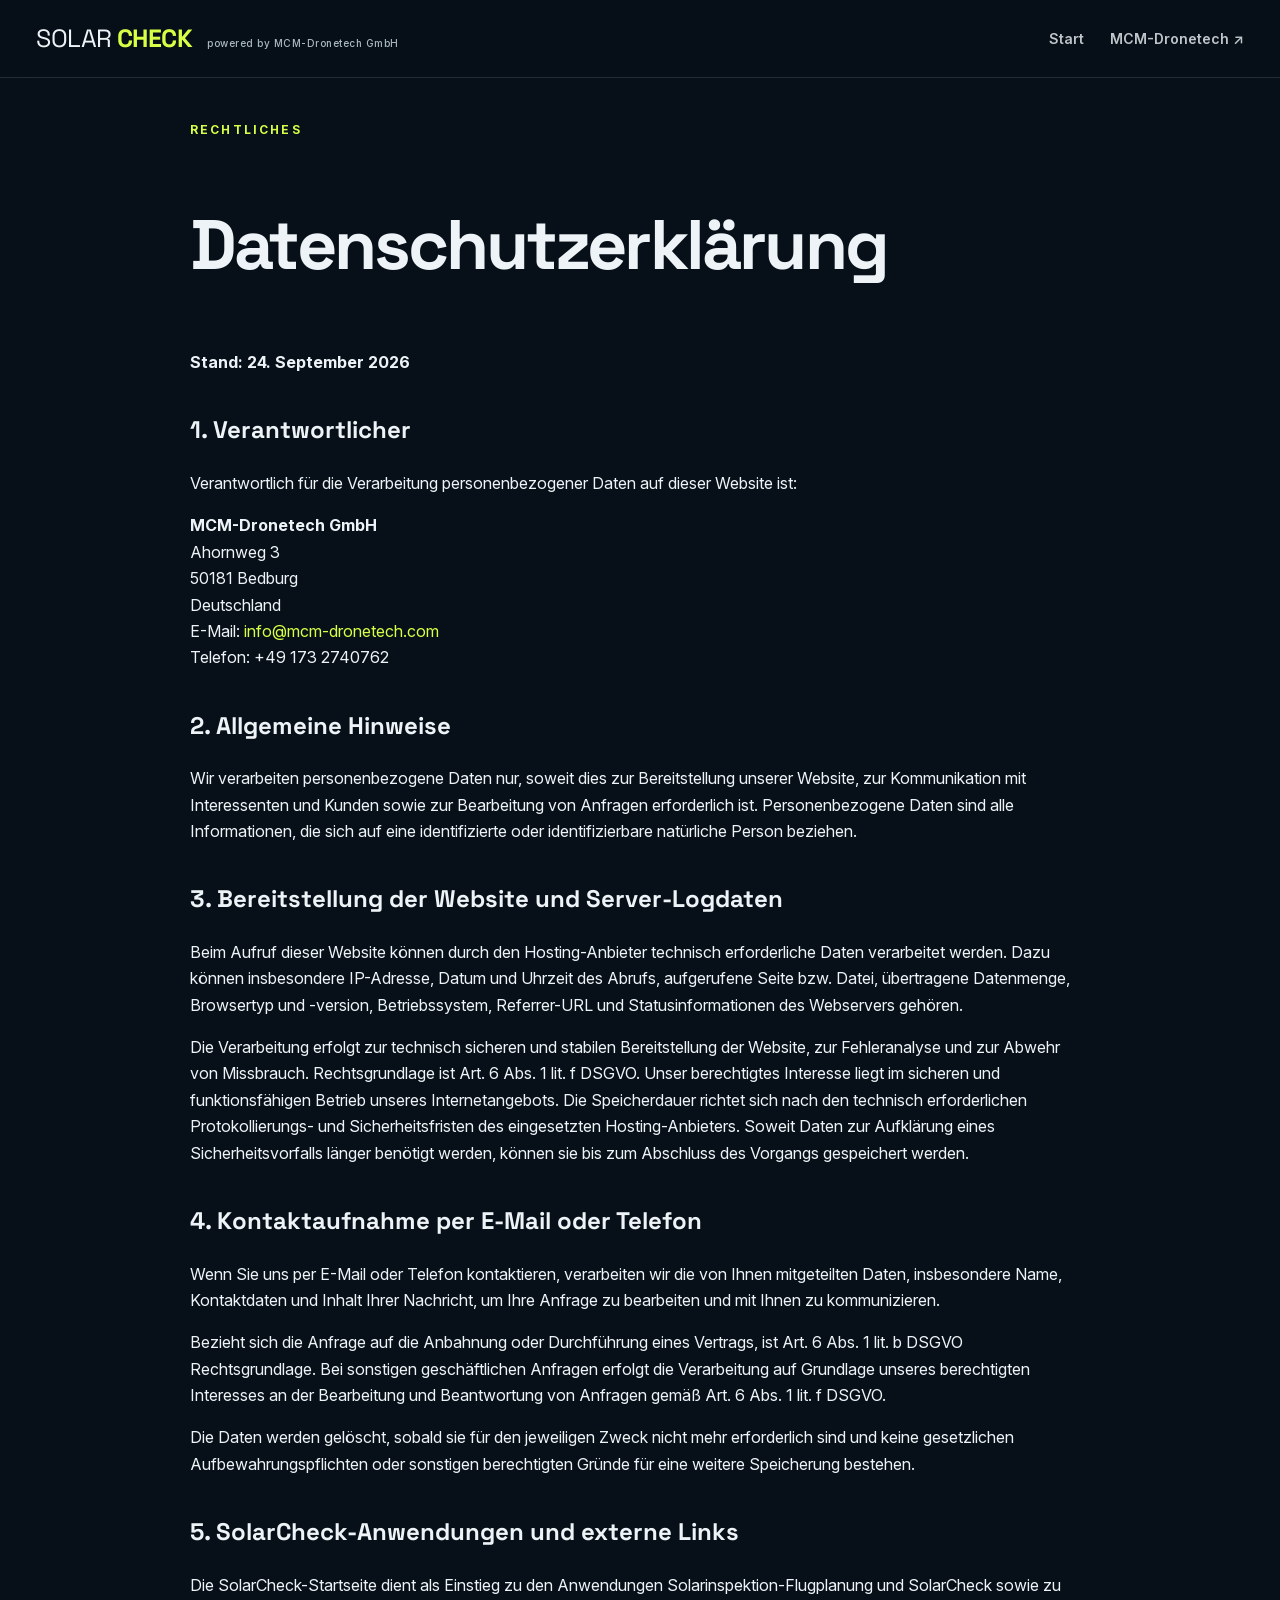
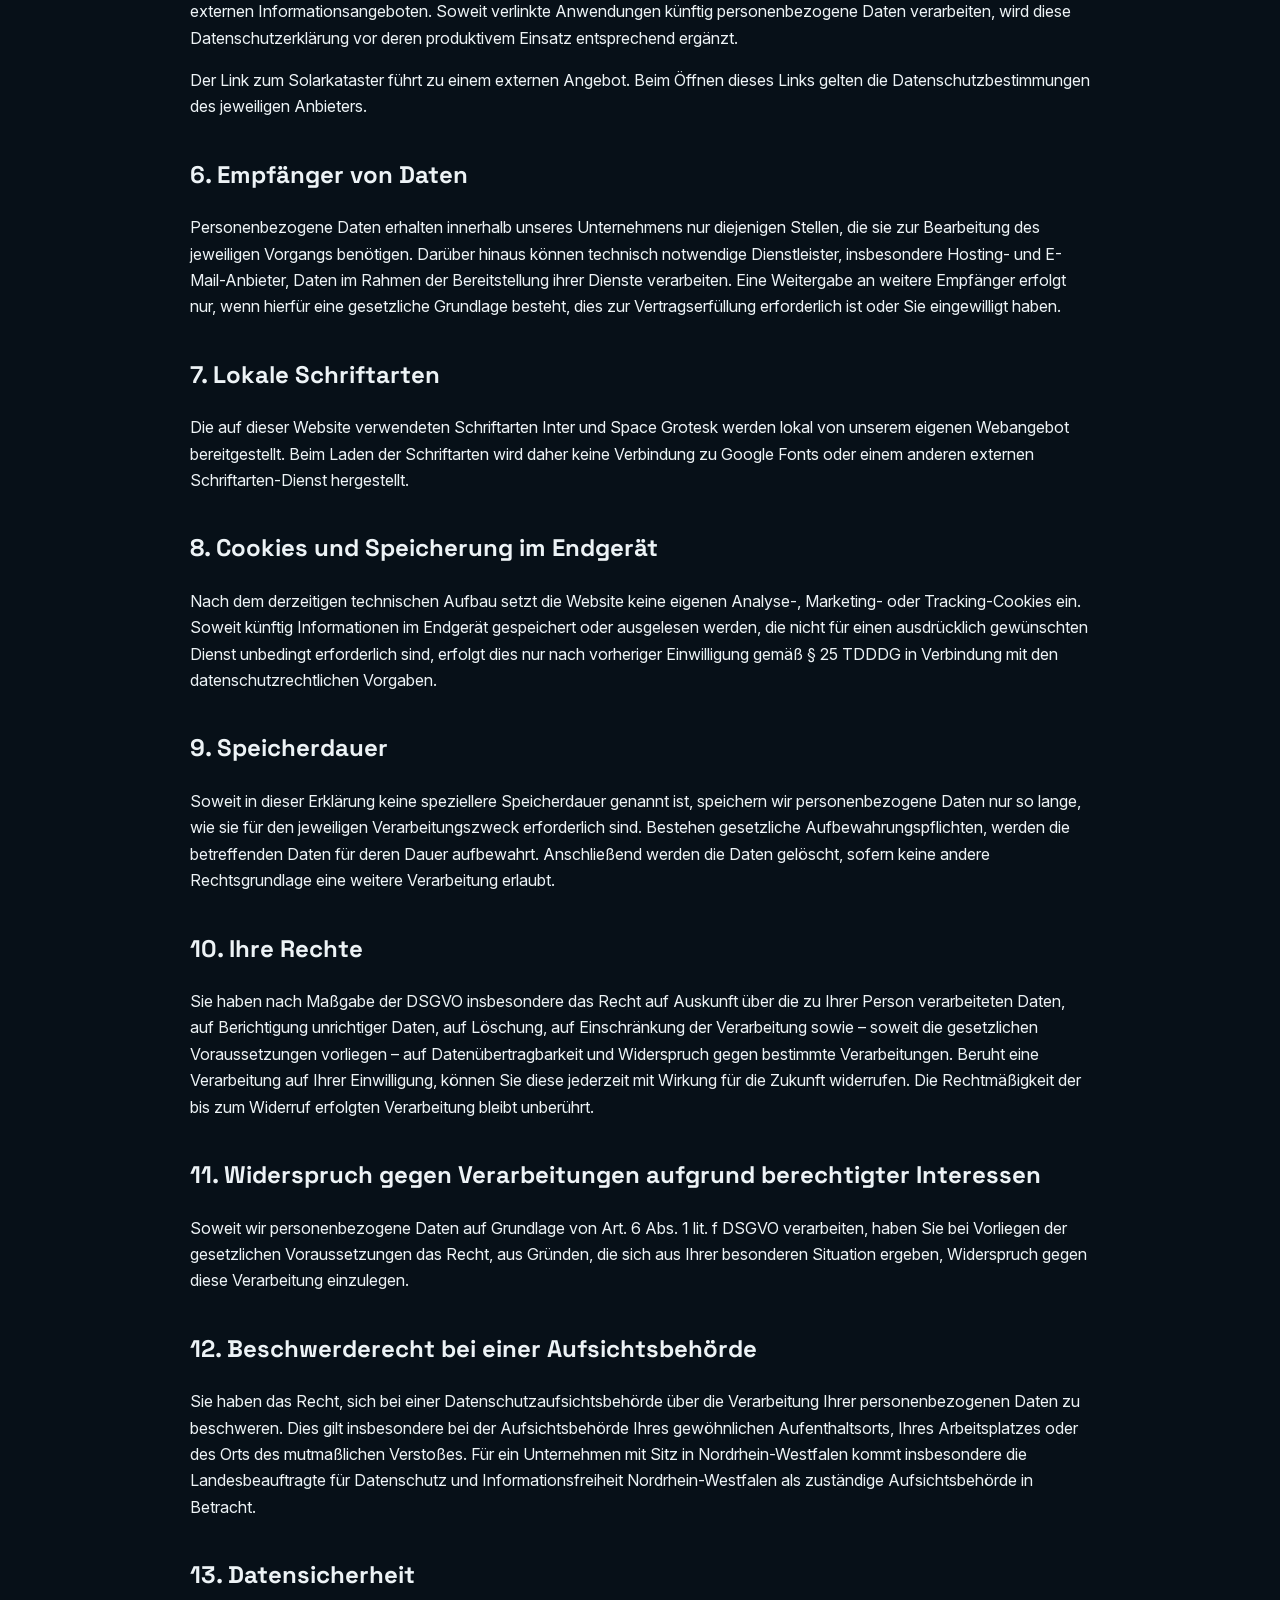
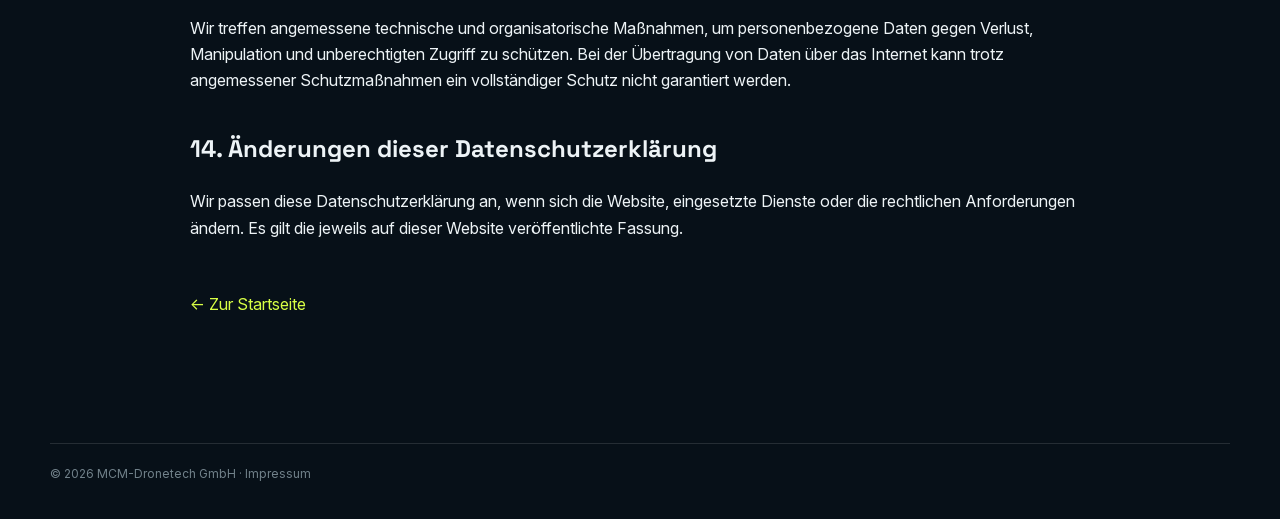
==== commit 97df3c32: "Adapt privacy page for SolarCheck microsite" ====
--- a/datenschutz.html
+++ b/datenschutz.html
@@ -1,5 +1,5 @@
-<!doctype html><html lang="de"><head><meta charset="utf-8"><meta name="viewport" content="width=device-width,initial-scale=1"><title>Datenschutz | MCM-Dronetech</title><meta name="description" content="Datenschutzerklärung der MCM-Dronetech GmbH."><link rel="stylesheet" href="styles.css"></head><body>
-<header class="site-header"><a class="brand" href="index.html"><span>MCM</span><b>DRONETECH GmbH</b></a><nav class="nav"><a href="index.html">Start</a><a href="shop.html">Shop</a><a href="news.html">News</a></nav></header>
+<!doctype html><html lang="de"><head><meta charset="utf-8"><meta name="viewport" content="width=device-width,initial-scale=1"><title>Datenschutz | SolarCheck</title><meta name="description" content="Datenschutzerklärung der MCM-Dronetech GmbH."><link rel="stylesheet" href="styles.css?v=solarcheck-1"></head><body>
+<header class="site-header"><a class="solar-brand" href="index.html"><span>SOLAR</span><strong>CHECK</strong><small>powered by MCM-Dronetech GmbH</small></a><nav class="nav"><a href="index.html">Start</a><a href="https://www.mcm-dronetech.com" target="_blank" rel="noopener">MCM-Dronetech ↗</a></nav></header>
 <main class="section container legal-page" style="padding-top:120px;max-width:900px">
 <div class="section-kicker">Rechtliches</div><h1>Datenschutzerklärung</h1>
 <p><strong>Stand: 24. September 2026</strong></p>
@@ -7,7 +7,7 @@
 <h2>2. Allgemeine Hinweise</h2><p>Wir verarbeiten personenbezogene Daten nur, soweit dies zur Bereitstellung unserer Website, zur Kommunikation mit Interessenten und Kunden sowie zur Bearbeitung von Anfragen erforderlich ist. Personenbezogene Daten sind alle Informationen, die sich auf eine identifizierte oder identifizierbare natürliche Person beziehen.</p>
 <h2>3. Bereitstellung der Website und Server-Logdaten</h2><p>Beim Aufruf dieser Website können durch den Hosting-Anbieter technisch erforderliche Daten verarbeitet werden. Dazu können insbesondere IP-Adresse, Datum und Uhrzeit des Abrufs, aufgerufene Seite bzw. Datei, übertragene Datenmenge, Browsertyp und -version, Betriebssystem, Referrer-URL und Statusinformationen des Webservers gehören.</p><p>Die Verarbeitung erfolgt zur technisch sicheren und stabilen Bereitstellung der Website, zur Fehleranalyse und zur Abwehr von Missbrauch. Rechtsgrundlage ist Art. 6 Abs. 1 lit. f DSGVO. Unser berechtigtes Interesse liegt im sicheren und funktionsfähigen Betrieb unseres Internetangebots. Die Speicherdauer richtet sich nach den technisch erforderlichen Protokollierungs- und Sicherheitsfristen des eingesetzten Hosting-Anbieters. Soweit Daten zur Aufklärung eines Sicherheitsvorfalls länger benötigt werden, können sie bis zum Abschluss des Vorgangs gespeichert werden.</p>
 <h2>4. Kontaktaufnahme per E-Mail oder Telefon</h2><p>Wenn Sie uns per E-Mail oder Telefon kontaktieren, verarbeiten wir die von Ihnen mitgeteilten Daten, insbesondere Name, Kontaktdaten und Inhalt Ihrer Nachricht, um Ihre Anfrage zu bearbeiten und mit Ihnen zu kommunizieren.</p><p>Bezieht sich die Anfrage auf die Anbahnung oder Durchführung eines Vertrags, ist Art. 6 Abs. 1 lit. b DSGVO Rechtsgrundlage. Bei sonstigen geschäftlichen Anfragen erfolgt die Verarbeitung auf Grundlage unseres berechtigten Interesses an der Bearbeitung und Beantwortung von Anfragen gemäß Art. 6 Abs. 1 lit. f DSGVO.</p><p>Die Daten werden gelöscht, sobald sie für den jeweiligen Zweck nicht mehr erforderlich sind und keine gesetzlichen Aufbewahrungspflichten oder sonstigen berechtigten Gründe für eine weitere Speicherung bestehen.</p>
-<h2>5. Shop-Anfrage</h2><p>Unser Shop dient derzeit ausschließlich dazu, Leistungen auszuwählen und eine unverbindliche Anfrage vorzubereiten. Es findet auf der Website keine Online-Zahlung und kein unmittelbar zahlungspflichtiger Vertragsschluss statt.</p><p>Für eine Anfrage werden Name bzw. Ansprechpartner, Anschrift, Telefonnummer und E-Mail-Adresse sowie gegebenenfalls Firmenname, ausgewählte Leistungen und freiwillige Angaben zum Projekt abgefragt. Diese Angaben sind erforderlich, damit wir die Anfrage zuordnen, Rückfragen stellen und ein auf das Projekt bezogenes Angebot vorbereiten können.</p><p>Die Shop-Seite übermittelt diese Daten nicht unmittelbar an unseren Webserver. Beim Betätigen der Schaltfläche „Anfrage per E-Mail vorbereiten“ wird über eine <code>mailto:</code>-Verknüpfung das auf Ihrem Gerät eingerichtete E-Mail-Programm mit einer vorbereiteten Nachricht an info@mcm-dronetech.com geöffnet. Eine Übermittlung an uns erfolgt erst, wenn Sie die Nachricht in Ihrem E-Mail-Programm absenden. Für die Übertragung und Verarbeitung durch Ihren E-Mail-Anbieter gelten zusätzlich dessen Datenschutzbestimmungen.</p><p>Rechtsgrundlage für die anschließende Verarbeitung einer abgesendeten Anfrage ist Art. 6 Abs. 1 lit. b DSGVO, soweit die Kommunikation der Durchführung vorvertraglicher Maßnahmen oder einem bestehenden Vertragsverhältnis dient. Soweit dies nicht der Fall ist, erfolgt sie auf Grundlage von Art. 6 Abs. 1 lit. f DSGVO; unser berechtigtes Interesse besteht in der Bearbeitung geschäftlicher Anfragen.</p>
+<h2>5. SolarCheck-Anwendungen und externe Links</h2><p>Die SolarCheck-Startseite dient als Einstieg zu den Anwendungen Solarinspektion-Flugplanung und SolarCheck sowie zu externen Informationsangeboten. Soweit verlinkte Anwendungen künftig personenbezogene Daten verarbeiten, wird diese Datenschutzerklärung vor deren produktivem Einsatz entsprechend ergänzt.</p><p>Der Link zum Solarkataster führt zu einem externen Angebot. Beim Öffnen dieses Links gelten die Datenschutzbestimmungen des jeweiligen Anbieters.</p>
 <h2>6. Empfänger von Daten</h2><p>Personenbezogene Daten erhalten innerhalb unseres Unternehmens nur diejenigen Stellen, die sie zur Bearbeitung des jeweiligen Vorgangs benötigen. Darüber hinaus können technisch notwendige Dienstleister, insbesondere Hosting- und E-Mail-Anbieter, Daten im Rahmen der Bereitstellung ihrer Dienste verarbeiten. Eine Weitergabe an weitere Empfänger erfolgt nur, wenn hierfür eine gesetzliche Grundlage besteht, dies zur Vertragserfüllung erforderlich ist oder Sie eingewilligt haben.</p>
 <h2>7. Lokale Schriftarten</h2><p>Die auf dieser Website verwendeten Schriftarten Inter und Space Grotesk werden lokal von unserem eigenen Webangebot bereitgestellt. Beim Laden der Schriftarten wird daher keine Verbindung zu Google Fonts oder einem anderen externen Schriftarten-Dienst hergestellt.</p>
 <h2>8. Cookies und Speicherung im Endgerät</h2><p>Nach dem derzeitigen technischen Aufbau setzt die Website keine eigenen Analyse-, Marketing- oder Tracking-Cookies ein. Soweit künftig Informationen im Endgerät gespeichert oder ausgelesen werden, die nicht für einen ausdrücklich gewünschten Dienst unbedingt erforderlich sind, erfolgt dies nur nach vorheriger Einwilligung gemäß § 25 TDDDG in Verbindung mit den datenschutzrechtlichen Vorgaben.</p>
--- a/styles.css
+++ b/styles.css
@@ -4,4 +4,14 @@
 
 /* Shop & News */
 .subpage-main{padding-top:73px}.subpage-hero{padding:100px 0 80px;background:linear-gradient(135deg,#0a141d,#101d27);border-bottom:1px solid var(--line)}.subpage-hero h1{font-family:"Space Grotesk";font-size:clamp(48px,7vw,84px);line-height:.98;letter-spacing:-.05em;margin:16px 0 24px}.subpage-hero h1 em{font-style:normal;color:var(--accent)}.subpage-hero p:last-child{max-width:760px;font-size:19px;color:#c4d0d6}.shop-section{background:#0a141d}.shop-grid{display:grid;grid-template-columns:repeat(3,1fr);gap:18px}.shop-card{display:flex;flex-direction:column;background:var(--panel);border:1px solid var(--line);overflow:hidden}.product-placeholder,.news-placeholder{min-height:220px;display:flex;flex-direction:column;justify-content:center;align-items:center;text-align:center;padding:24px;background:linear-gradient(135deg,#142531,#09131b);border-bottom:1px solid var(--line)}.product-placeholder span,.news-placeholder span{color:var(--accent);font-size:10px;letter-spacing:.18em;font-weight:800}.product-placeholder b{font-family:"Space Grotesk";font-size:24px;margin-top:8px}.shop-card-body{display:flex;flex:1;flex-direction:column;padding:24px}.product-type{color:var(--accent);font-size:11px;text-transform:uppercase;letter-spacing:.12em;font-weight:700}.shop-card h3{font-family:"Space Grotesk";font-size:27px;margin:8px 0}.shop-card p{color:var(--muted)}.price-note{margin-top:auto;font-size:13px}.shop-card .button{width:100%;margin-top:8px;cursor:pointer}.shop-card .button.selected{background:transparent;color:var(--accent)}.inquiry-section{background:#101d27}.inquiry-grid{display:grid;grid-template-columns:.9fr 1.1fr;gap:70px}.inquiry-grid h2{font-family:"Space Grotesk";font-size:clamp(38px,5vw,60px);line-height:1.05;margin:14px 0}.cart-items{margin-top:28px;border-top:1px solid var(--line)}.cart-line{display:flex;justify-content:space-between;align-items:center;padding:13px 0;border-bottom:1px solid var(--line)}.cart-line button{border:0;background:transparent;color:var(--accent);font-size:25px;cursor:pointer}.empty-cart{color:var(--muted)}.inquiry-form{padding:30px;background:var(--panel);border:1px solid var(--line)}.inquiry-form h3{font-family:"Space Grotesk";font-size:28px;margin-top:0}.inquiry-form label{display:block;margin:14px 0;font-size:13px;font-weight:700}.inquiry-form input,.inquiry-form textarea{display:block;width:100%;margin-top:6px;padding:12px;border:1px solid var(--line);background:#071018;color:var(--text);font:inherit}.form-row{display:grid;grid-template-columns:1fr 1fr;gap:14px}.consent{display:flex!important;align-items:flex-start;gap:9px;font-weight:400!important;color:var(--muted)}.consent input{width:auto;margin:4px 0 0}.consent a{text-decoration:underline}.form-note{font-size:12px;color:var(--muted)}.news-list{display:grid;gap:28px}.news-card{display:grid;grid-template-columns:minmax(280px,.8fr) 1.2fr;border:1px solid var(--line);background:var(--panel);overflow:hidden}.news-placeholder{height:100%;min-height:360px;border-bottom:0;border-right:1px solid var(--line)}.news-content{padding:38px}.news-meta{display:flex;gap:14px;color:var(--accent);font-size:11px;text-transform:uppercase;letter-spacing:.1em;font-weight:700}.news-content h2{font-family:"Space Grotesk";font-size:clamp(30px,4vw,46px);line-height:1.05;margin:14px 0}.news-content p:not(.lead){color:var(--muted)}.nav [aria-current="page"]{color:var(--accent);opacity:1}
-@media(max-width:950px){.shop-grid{grid-template-columns:repeat(2,1fr)}.inquiry-grid{grid-template-columns:1fr}.news-card{grid-template-columns:1fr}.news-placeholder{min-height:260px;border-right:0;border-bottom:1px solid var(--line)}}@media(max-width:600px){.shop-grid{grid-template-columns:1fr}.form-row{grid-template-columns:1fr}.subpage-hero{padding:70px 0 55px}.news-content{padding:24px}}
+@media(max-width:950px){.shop-grid{grid-template-columns:repeat(2,minmax(0,1fr))}.inquiry-grid{grid-template-columns:1fr}.news-card{grid-template-columns:1fr}.news-placeholder{min-height:260px;border-right:0;border-bottom:1px solid var(--line)}}@media(max-width:600px){.shop-grid{grid-template-columns:1fr}.form-row{grid-template-columns:1fr}.subpage-hero{padding:70px 0 55px}.news-content{padding:24px}}\n/* Cross-browser shop grid hardening */\n@media(min-width:951px){.shop-grid{display:grid;grid-template-columns:repeat(3,minmax(0,1fr));grid-auto-flow:row}.inquiry-grid{display:grid;grid-template-columns:minmax(0,.9fr) minmax(0,1.1fr)}}\n.shop-grid>.shop-card,.inquiry-grid>*{min-width:0}
+
+/* Cross-browser news layout hardening */
+.news-list{display:grid;grid-template-columns:minmax(0,1fr);grid-auto-flow:row}
+.news-list>.news-card{min-width:0;width:100%}
+.news-card>*{min-width:0}
+@media(min-width:951px){.news-card{display:grid;grid-template-columns:minmax(280px,.8fr) minmax(0,1.2fr);grid-auto-flow:row}}
+@media(max-width:950px){.news-card{display:grid;grid-template-columns:minmax(0,1fr)}}
+
+/* SolarCheck microsite */
+.solarcheck-site{background:#071018}.solar-header{position:fixed}.solar-brand{display:flex;align-items:baseline;gap:5px;font-family:"Space Grotesk",sans-serif;letter-spacing:-.03em}.solar-brand span{font-size:25px;font-weight:400}.solar-brand strong{font-size:25px;color:var(--accent)}.solar-brand small{margin-left:10px;color:var(--muted);font:500 10px Inter,sans-serif;letter-spacing:.05em}.solar-hero{position:relative;min-height:72vh;display:flex;align-items:center;padding-top:90px;overflow:hidden;background:radial-gradient(circle at 75% 45%,rgba(216,255,69,.11),transparent 30%),linear-gradient(135deg,#071018,#0d1c25)}.solar-glow{position:absolute;width:480px;height:480px;border:1px solid rgba(216,255,69,.14);border-radius:50%;right:-80px;top:120px;box-shadow:0 0 100px rgba(216,255,69,.06)}.solar-hero-content{position:relative}.solar-hero h1{font-family:"Space Grotesk";font-size:clamp(52px,7.5vw,96px);line-height:.94;letter-spacing:-.055em;margin:20px 0 28px;max-width:980px}.solar-hero h1 em{font-style:normal;color:var(--accent)}.solar-intro{max-width:720px;color:#c8d4d9;font-size:20px}.solar-apps{background:#0a141d}.solar-tile-grid{display:grid;grid-template-columns:repeat(3,minmax(0,1fr));gap:18px}.solar-tile{display:flex;min-width:0;flex-direction:column;background:var(--panel);border:1px solid var(--line);overflow:hidden;transition:transform .25s ease,border-color .25s ease}.solar-tile:hover{transform:translateY(-5px);border-color:rgba(216,255,69,.5)}.solar-tile.featured{border-color:rgba(216,255,69,.35)}.solar-tile-visual{position:relative;min-height:320px;padding:27px;display:flex;flex-direction:column;justify-content:flex-end;background:linear-gradient(145deg,#142631,#071018);overflow:hidden}.solar-tile-visual:before{content:"";position:absolute;width:220px;height:220px;border:1px solid rgba(216,255,69,.22);border-radius:50%;right:-55px;top:-45px}.solar-tile-visual>span{position:absolute;left:27px;top:24px;color:var(--accent);font-size:10px;letter-spacing:.18em;font-weight:800}.solar-icon{position:absolute;right:28px;top:65px;color:var(--accent);font-size:56px;font-family:"Space Grotesk"}.solar-tile-visual b{position:relative;font-family:"Space Grotesk";font-size:48px;line-height:.82;letter-spacing:-.055em}.solar-tile-visual small{position:relative;margin-top:15px;color:#b8c5ca;text-transform:uppercase;letter-spacing:.13em;font-size:10px}.solar-check{background:linear-gradient(145deg,#1a2b25,#071018)}.solar-map{background:linear-gradient(145deg,#172531,#08141d)}.solar-tile-copy{padding:26px;display:flex;flex:1;flex-direction:column}.solar-tile-copy>span{color:var(--accent);font-size:11px;text-transform:uppercase;letter-spacing:.12em;font-weight:700}.solar-tile-copy h3{font-family:"Space Grotesk";font-size:29px;margin:8px 0}.solar-tile-copy p{color:var(--muted);margin-top:0}.solar-tile-copy strong{margin-top:auto;padding-top:12px;color:var(--accent);font-size:13px}.solar-note{margin-top:24px;color:#77878f;font-size:12px}.solar-powered{padding:55px 0;background:var(--accent);color:#071018}.solar-powered .container{display:flex;align-items:baseline;gap:18px;flex-wrap:wrap}.solar-powered p{margin:0}.solar-powered a{font-family:"Space Grotesk";font-size:25px}.solar-powered span{color:#405000;font-size:12px;text-transform:uppercase;letter-spacing:.13em}.footer-solar small{display:none}.legal-page h1{font-family:"Space Grotesk";font-size:clamp(44px,6vw,70px);letter-spacing:-.04em}.legal-page h2{font-family:"Space Grotesk";margin-top:35px}.legal-page a{color:var(--accent)}@media(max-width:850px){.solar-header .nav{display:flex;position:static;background:transparent;padding:0;box-shadow:none;flex-direction:row}.solar-header .nav a:first-child{display:none}.solar-brand small{display:none}.solar-tile-grid{grid-template-columns:1fr}.solar-tile-visual{min-height:280px}.solar-hero{min-height:680px}}@media(max-width:520px){.solar-header .nav{font-size:11px}.solar-header{gap:12px}.solar-brand span,.solar-brand strong{font-size:20px}.solar-tile-visual b{font-size:42px}}
